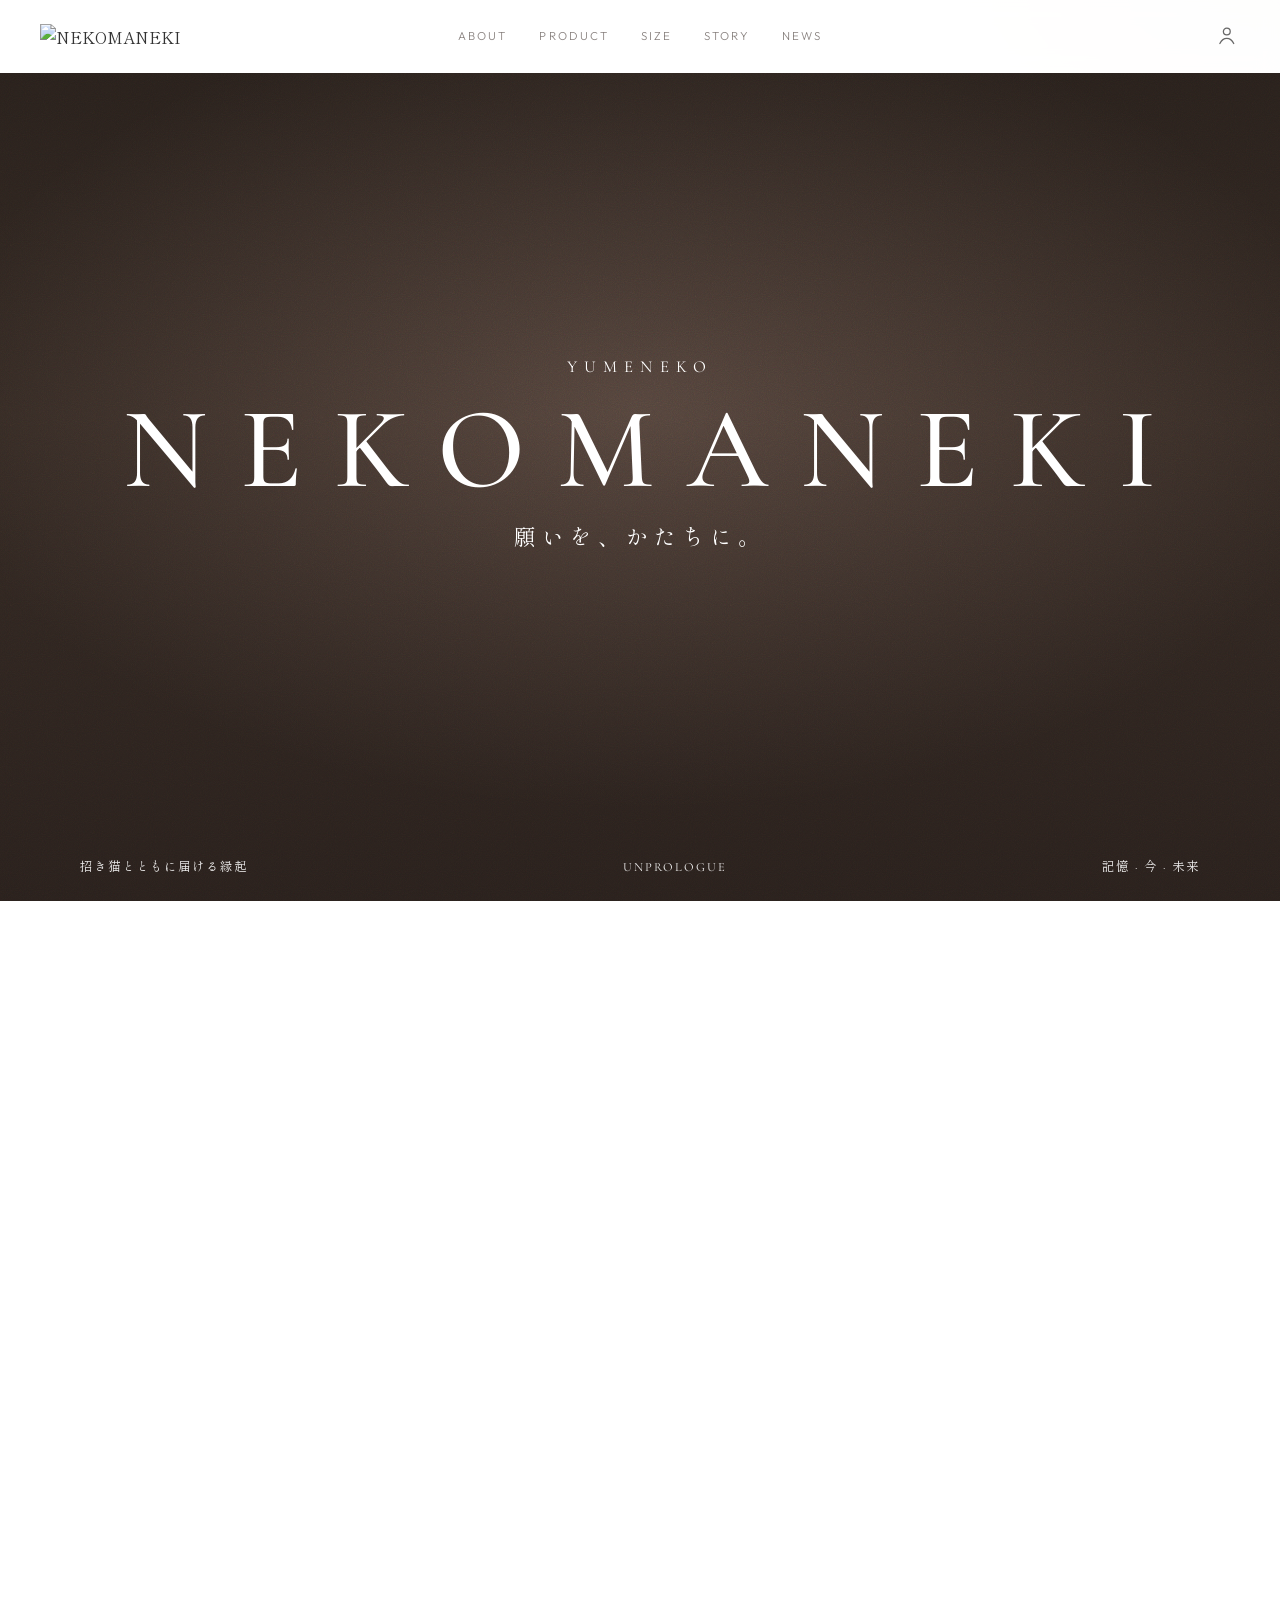
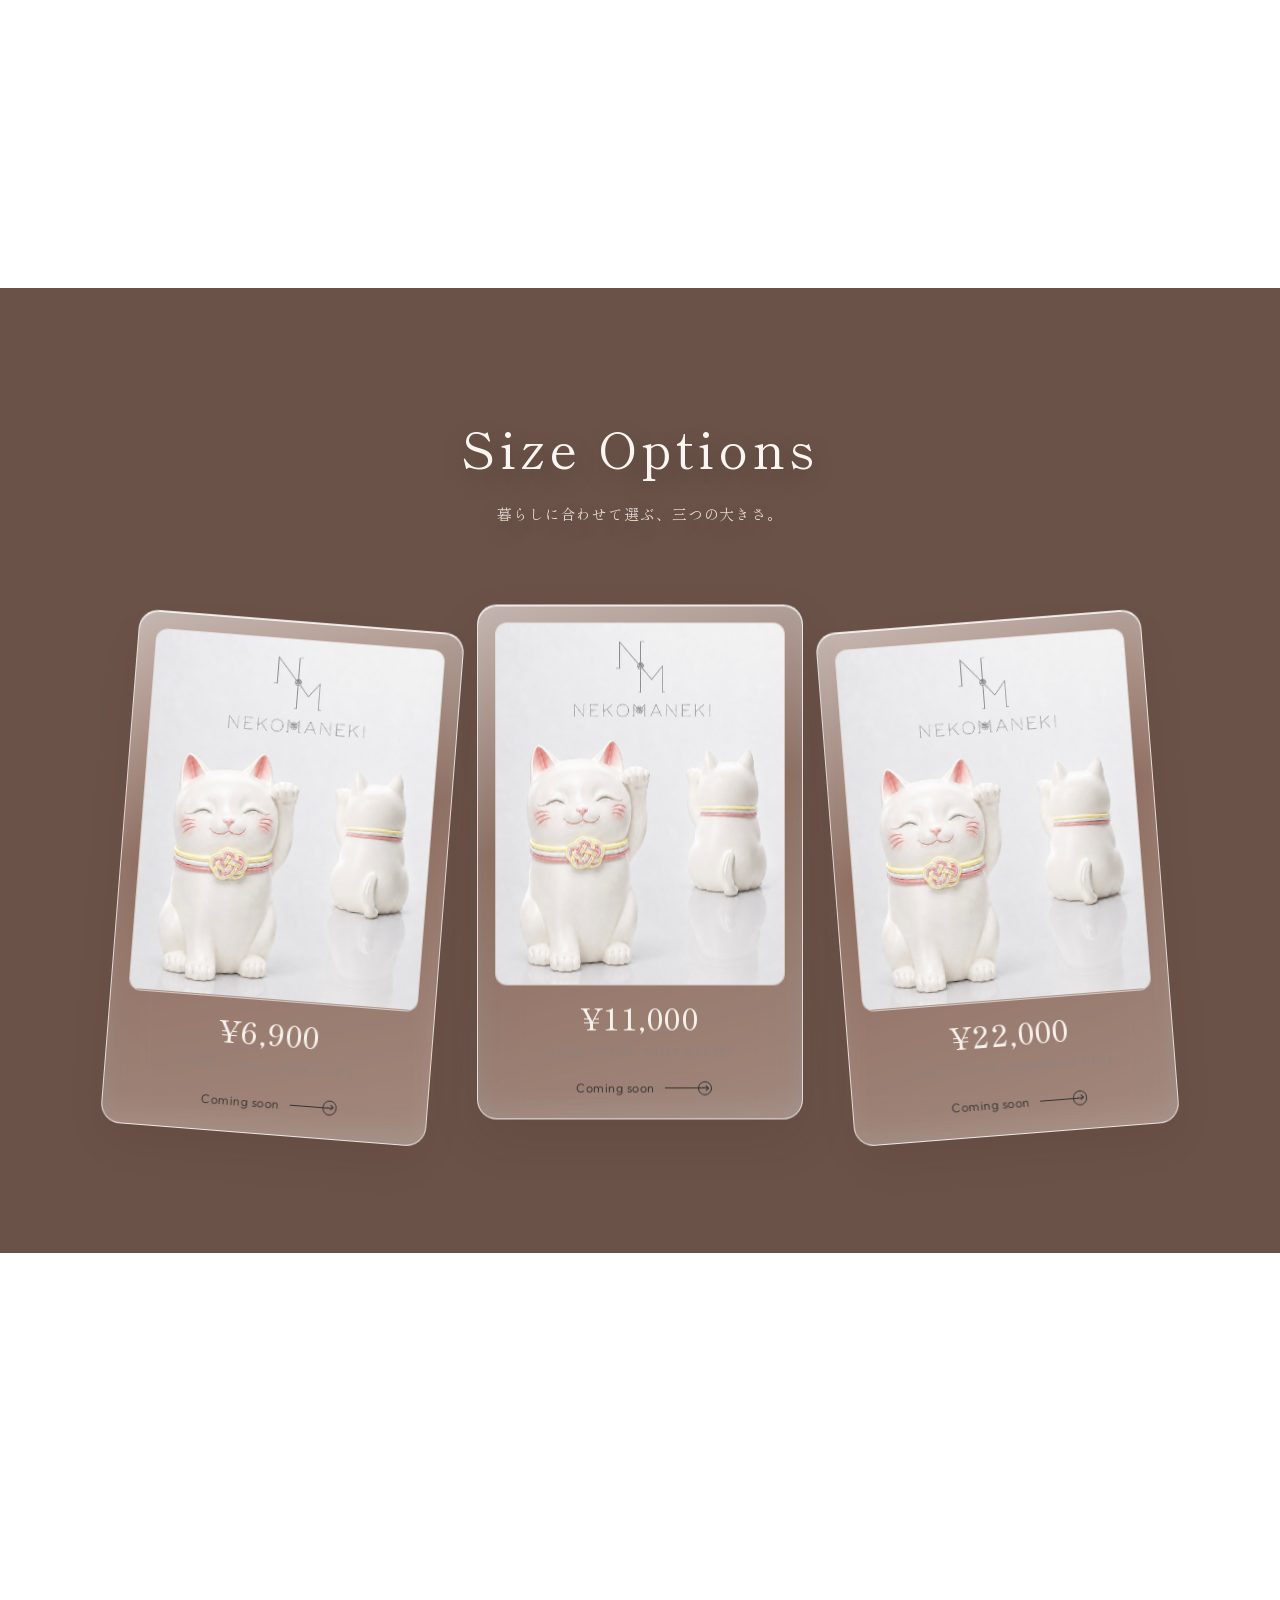
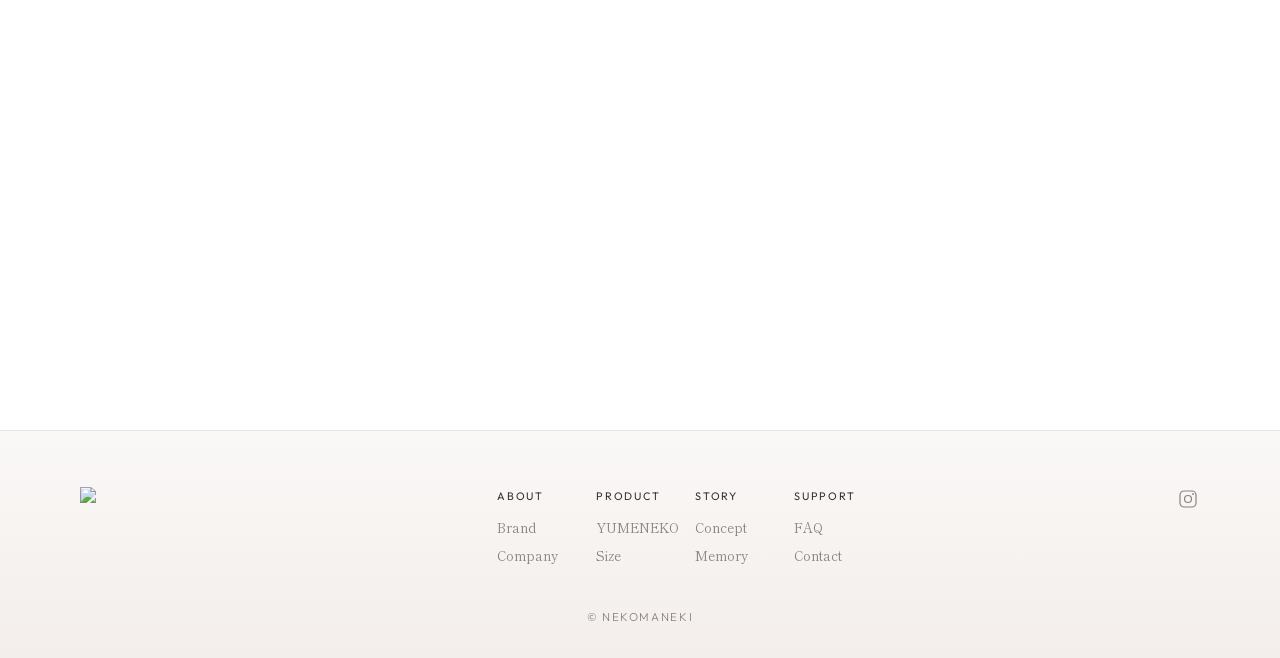
==== index.html @ c3829cd3 "Reflect press release, fill missing copy, and fix display issues. - Add concept/brand story copy for" ====
<!doctype html>
<html lang="ja">
  <head>
    <meta charset="UTF-8" />
    <meta name="viewport" content="width=device-width, initial-scale=1.0" />
    <title>NEKOMANEKI</title>
    <meta
      name="description"
      content="NEKOMANEKI — 願いを、かたちに。招き猫とともに届ける記憶・今・未来。"
    />
    <link rel="preconnect" href="https://fonts.googleapis.com" />
    <link rel="preconnect" href="https://fonts.gstatic.com" crossorigin />
    <link
      href="https://fonts.googleapis.com/css2?family=Cormorant+Garamond:ital,wght@0,400;0,500;0,600;1,400&family=Outfit:wght@200;300;400;500&family=Shippori+Mincho:wght@400;500;600&display=swap"
      rel="stylesheet"
    />
    <link rel="icon" href="favicon.ico" sizes="any" />
    <link rel="icon" type="image/png" sizes="32x32" href="favicon-32x32.png" />
    <link rel="icon" type="image/png" sizes="16x16" href="favicon-16x16.png" />
    <link rel="apple-touch-icon" href="apple-touch-icon.png" />
    <link rel="stylesheet" href="styles.css" />
  </head>
  <body>
    <header class="site-header">
      <div class="header-inner">
        <a class="brand" href="index.html" aria-label="NEKOMANEKI home">
          <img
            class="brand-mark"
            src="logo-nekomaneki.png"
            alt="NEKOMANEKI"
            width="912"
            height="148"
          />
        </a>

        <nav class="primary-nav" aria-label="メインナビゲーション">
          <a href="#about">ABOUT</a>
          <a href="#product">PRODUCT</a>
          <a href="#size">SIZE</a>
          <a href="#story">STORY</a>
          <a href="#news">NEWS</a>
        </nav>

        <div class="header-actions">
          <a href="account.html" class="icon-btn">
            <span class="visually-hidden">アカウント</span>
            <svg viewBox="0 0 24 24" aria-hidden="true">
              <circle cx="12" cy="8" r="3.2" fill="none" stroke="currentColor" stroke-width="1.2" />
              <path
                d="M5.5 19.2c1.6-3.2 4-4.8 6.5-4.8s4.9 1.6 6.5 4.8"
                fill="none"
                stroke="currentColor"
                stroke-width="1.2"
                stroke-linecap="round"
              />
            </svg>
          </a>
          <button type="button" class="menu-toggle" aria-label="メニューを開く" aria-expanded="false">
            <span></span><span></span>
          </button>
        </div>
      </div>
    </header>

    <main>
      <section class="hero" aria-label="ヒーロー">
        <div class="hero-media">
          <video
            class="hero-video"
            autoplay
            muted
            loop
            playsinline
            preload="metadata"
            poster="hero-poster.jpg"
            aria-label="NEKOMANEKI ブランドコンセプトムービー"
          >
            <source src="nekomaneki-concept-movie.mp4" type="video/mp4" />
          </video>
        </div>
        <div class="hero-wash" aria-hidden="true"></div>
        <div class="hero-grain" aria-hidden="true"></div>

        <div class="hero-copy">
          <p class="hero-kicker">YUMENEKO</p>
          <h1 class="hero-brand">NEKOMANEKI</h1>
          <p class="hero-sub">願いを、かたちに。</p>
        </div>

        <div class="hero-meta">
          <p>招き猫とともに届ける縁起</p>
          <p>UNPROLOGUE</p>
          <p>記憶 · 今 · 未来</p>
        </div>
      </section>

      <section class="gallery reveal" id="concept" aria-labelledby="concept-heading">
        <h2 id="concept-heading" class="visually-hidden">Concept</h2>
        <div class="gallery-stage">
          <article class="gallery-card gallery-card--1">
            <div class="gallery-card-media gallery-card-media--a"></div>
            <div class="gallery-card-copy">
              <p>MEMORY</p>
              <h3>記憶</h3>
              <p class="gallery-card-text">心に灯った小さな願いを、そっと抱きしめて。</p>
            </div>
          </article>

          <article class="gallery-card gallery-card--2">
            <div class="gallery-card-media gallery-card-media--b"></div>
            <div class="gallery-card-copy">
              <p>PRESENT</p>
              <h3>今</h3>
            </div>
          </article>

          <article class="gallery-card gallery-card--3">
            <div class="gallery-card-media gallery-card-media--c"></div>
            <div class="gallery-paper">
              <p class="gallery-paper-kicker">YUMENEKO</p>
              <p class="gallery-paper-title">Work of luck</p>
              <p class="gallery-paper-body">
                水引の結び目に想いを込め、白い招き猫が静かに縁を招きます。
              </p>
            </div>
          </article>

          <article class="gallery-card gallery-card--4">
            <div class="gallery-card-media gallery-card-media--d"></div>
            <div class="gallery-card-copy">
              <p>FUTURE</p>
              <h3>未来</h3>
              <p class="gallery-card-text">叶う日まで、ほどけない約束を結んで。</p>
            </div>
          </article>
        </div>
      </section>

      <section class="size" id="size" aria-labelledby="size-heading">
        <div class="container">
          <header class="size-header">
            <h2 id="size-heading">Size Options</h2>
            <p class="size-lead">暮らしに合わせて選ぶ、三つの大きさ。</p>
          </header>
        </div>

        <div class="size-grid">
            <article class="size-card size-card--left">
              <div class="size-card-media">
                <img src="size-yumeneko.jpg" alt="YUMENEKO Sサイズ" width="1005" height="1256" />
              </div>
              <p class="size-card-price">¥6,900</p>
              <p class="size-card-desc">S SIZE · H 10CM · DESK & GIFT</p>
              <span class="size-card-cta">
                Coming soon
                <span class="size-card-cta-icon" aria-hidden="true"></span>
              </span>
            </article>

            <article class="size-card size-card--center">
              <div class="size-card-media">
                <img src="size-yumeneko.jpg" alt="YUMENEKO Mサイズ" width="1005" height="1256" />
              </div>
              <p class="size-card-price">¥11,000</p>
              <p class="size-card-desc">M SIZE · H 18CM · SHELF & ENTRY</p>
              <span class="size-card-cta">
                Coming soon
                <span class="size-card-cta-icon" aria-hidden="true"></span>
              </span>
            </article>

            <article class="size-card size-card--right">
              <div class="size-card-media">
                <img src="size-yumeneko.jpg" alt="YUMENEKO Lサイズ" width="1005" height="1256" />
              </div>
              <p class="size-card-price">¥22,000</p>
              <p class="size-card-desc">L SIZE · H 24CM · STATEMENT PIECE</p>
              <span class="size-card-cta">
                Coming soon
                <span class="size-card-cta-icon" aria-hidden="true"></span>
              </span>
            </article>
          </div>
      </section>

      <section class="story reveal" id="story" aria-labelledby="story-heading">
        <div class="container story-layout">
          <div class="story-copy">
            <p class="section-label">BRAND STORY</p>
            <h2 id="story-heading">結び目に込めた、<br />三つの時間。</h2>
            <p>
              すべての夢には、まだ誰も知らない「はじまり」があります。
              NEKOMANEKI は、日本の招き猫と水引の美意識を現代の暮らしへつなぐブランドです。
            </p>
            <p>
              記憶を尊び、今を慈しみ、未来を招く。
              一匹の白い猫が、あなたの物語のプロローグを静かに開きます。
            </p>
          </div>
          <div class="story-concepts">
            <div class="concept-item">
              <div class="concept-icon" aria-hidden="true">
                <svg viewBox="0 0 64 64"><path d="M32 10c8 8 14 14 14 22a14 14 0 1 1-28 0c0-8 6-14 14-22Z" fill="none" stroke="currentColor" stroke-width="1.4"/><path d="M32 22c4 4 7 7 7 11a7 7 0 1 1-14 0c0-4 3-7 7-11Z" fill="none" stroke="currentColor" stroke-width="1.4"/></svg>
              </div>
              <p class="concept-en">MEMORY</p>
              <p class="concept-ja">記憶</p>
              <p class="concept-desc">心に灯った願いや、大切な人との思い出。夢猫はそのすべてを覚えていて、あなたの「はじまり」を大切にしまっています。</p>
            </div>
            <div class="concept-item">
              <div class="concept-icon" aria-hidden="true">
                <svg viewBox="0 0 64 64"><circle cx="32" cy="28" r="10" fill="none" stroke="currentColor" stroke-width="1.4"/><path d="M20 48c3.5-7 8-10.5 12-10.5S40.5 41 44 48" fill="none" stroke="currentColor" stroke-width="1.4" stroke-linecap="round"/><path d="M38 22c2-3 5-4 7-4" fill="none" stroke="currentColor" stroke-width="1.4" stroke-linecap="round"/></svg>
              </div>
              <p class="concept-en">PRESENT</p>
              <p class="concept-ja">今</p>
              <p class="concept-desc">玄関に、デスクに、リビングに。願いが叶った顔で微笑みながら、日々の暮らしのそばで静かにあなたを見守ります。</p>
            </div>
            <div class="concept-item">
              <div class="concept-icon" aria-hidden="true">
                <svg viewBox="0 0 64 64"><circle cx="32" cy="34" r="10" fill="none" stroke="currentColor" stroke-width="1.4"/><path d="M32 14v6M32 48v6M14 34h6M44 34h6M19 21l4 4M41 43l4 4M45 21l-4 4M23 43l-4 4" fill="none" stroke="currentColor" stroke-width="1.4" stroke-linecap="round"/></svg>
              </div>
              <p class="concept-en">FUTURE</p>
              <p class="concept-ja">未来</p>
              <p class="concept-desc">梅結びの水引は「叶うまで、ほどけない約束」。願いが叶うその日まで、夢猫は縁を招き続けます。</p>
            </div>
          </div>
        </div>
      </section>

      <section class="product reveal" id="product" aria-labelledby="product-heading">
        <div class="palette" role="list">
          <h2 class="palette-title" id="product-heading">yumeneko</h2>

          <article class="swatch" role="listitem" style="top: 8%; left: 50%; --tone: #c48b8b">
            <p class="swatch-name" id="name-mizuhiki">MIZUHIKI</p>
            <button type="button" class="swatch-dot" aria-labelledby="name-mizuhiki" aria-describedby="tip-mizuhiki"></button>
            <p class="swatch-tip" id="tip-mizuhiki">結びの美で想いを留める</p>
          </article>

          <article class="swatch" role="listitem" style="top: 29%; left: 86%; --tone: #eadfd6">
            <p class="swatch-name" id="name-texture">TEXTURE</p>
            <button type="button" class="swatch-dot" aria-labelledby="name-texture" aria-describedby="tip-texture"></button>
            <p class="swatch-tip" id="tip-texture">柔らかな白と繊細な陰影</p>
          </article>

          <article class="swatch" role="listitem" style="top: 71%; left: 86%; --tone: #8fad84">
            <p class="swatch-name" id="name-expression">EXPRESSION</p>
            <button type="button" class="swatch-dot" aria-labelledby="name-expression" aria-describedby="tip-expression"></button>
            <p class="swatch-tip" id="tip-expression">穏やかなまなざしと微笑み</p>
          </article>

          <article class="swatch" role="listitem" style="top: 92%; left: 50%; --tone: #d9b8b0">
            <p class="swatch-name" id="name-food">FAVORITE FOOD</p>
            <button type="button" class="swatch-dot" aria-labelledby="name-food" aria-describedby="tip-food"></button>
            <p class="swatch-tip" id="tip-food">金平糖</p>
          </article>

          <article class="swatch" role="listitem" style="top: 71%; left: 14%; --tone: #b8a89c">
            <p class="swatch-name" id="name-place">GO TO PLACE</p>
            <button type="button" class="swatch-dot" aria-labelledby="name-place" aria-describedby="tip-place"></button>
            <p class="swatch-tip" id="tip-place">陽だまりの窓辺</p>
          </article>

          <article class="swatch" role="listitem" style="top: 29%; left: 14%; --tone: #4a403c">
            <p class="swatch-name" id="name-personality">PERSONALITY</p>
            <button type="button" class="swatch-dot" aria-labelledby="name-personality" aria-describedby="tip-personality"></button>
            <p class="swatch-tip" id="tip-personality">おだやかで、一途</p>
          </article>
        </div>
      </section>

      <section class="about reveal" id="about" aria-labelledby="about-heading">
        <div class="container about-layout">
          <div class="about-copy">
            <p class="section-label">ABOUT NEKOMANEKI</p>
            <h2 id="about-heading">日本の文化を、<br />いまの物語へ。</h2>
            <p class="section-copy">
              UNPROLOGUE株式会社が手がける NEKOMANEKI は、
              伝統の美しさをデザインと技術で再解釈し、世界へ届けるブランドです。
              まだ始まっていない未来の物語を、招き猫とともに形にしていきます。
            </p>
            <a href="about.html" class="text-link">VIEW STORY <span aria-hidden="true">→</span></a>
          </div>
          <a class="about-media" href="about.html">
            <span class="visually-hidden">ブランドストーリーを見る</span>
            <span class="play-btn" aria-hidden="true">
              <svg viewBox="0 0 24 24"><path d="M9 7.5v9l8-4.5-8-4.5Z" fill="currentColor"/></svg>
            </span>
          </a>
        </div>
      </section>

      <section class="news reveal" id="news" aria-labelledby="news-heading">
        <div class="container">
          <div class="news-header">
            <h2 id="news-heading">NEWS</h2>
            <a href="news.html" class="text-link">VIEW ALL <span aria-hidden="true">→</span></a>
          </div>
          <ul class="news-list">
            <li>
              <a href="news.html">
                <time datetime="2026-10-17">2026.10.17</time>
                <span class="news-tag">CAMPAIGN</span>
                <span class="news-title">Instagram プレゼントキャンペーンを開催中（10/17〜）</span>
                <span class="news-chevron" aria-hidden="true">›</span>
              </a>
            </li>
            <li>
              <a href="news.html">
                <time datetime="2026-08-28">2026.08.28</time>
                <span class="news-tag">EVENT</span>
                <span class="news-title">RINO PROTEIN とのコラボポップアップを開催（8/28・29 MIL 2ND／渋谷・キャットストリート）</span>
                <span class="news-chevron" aria-hidden="true">›</span>
              </a>
            </li>
            <li>
              <a href="news.html">
                <time datetime="2026-08-28">2026.08.28</time>
                <span class="news-tag">PRESS</span>
                <span class="news-title">PR TIMES にてブランドローンチのプレスリリースを配信しました</span>
                <span class="news-chevron" aria-hidden="true">›</span>
              </a>
            </li>
            <li>
              <a href="news.html">
                <time datetime="2026-08-27">2026.08.27</time>
                <span class="news-tag">NEWS</span>
                <span class="news-title">NEKOMANEKI オフィシャルサイトを公開しました</span>
                <span class="news-chevron" aria-hidden="true">›</span>
              </a>
            </li>
            <li>
              <a href="news.html">
                <time datetime="2026-08-27">2026.08.27</time>
                <span class="news-tag">NEWS</span>
                <span class="news-title">ブランドコンセプトムービーを公開</span>
                <span class="news-chevron" aria-hidden="true">›</span>
              </a>
            </li>
          </ul>
        </div>
      </section>
    </main>

    <footer class="site-footer">
      <div class="container footer-top">
        <a class="brand footer-brand" href="index.html" aria-label="NEKOMANEKI home">
          <img
            class="brand-mark"
            src="logo-nekomaneki.png"
            alt="NEKOMANEKI"
            width="912"
            height="148"
          />
        </a>

        <div class="footer-nav">
          <div>
            <p>ABOUT</p>
            <a href="#about">Brand</a>
            <a href="about.html">Company</a>
          </div>
          <div>
            <p>PRODUCT</p>
            <a href="#product">YUMENEKO</a>
            <a href="#size">Size</a>
          </div>
          <div>
            <p>STORY</p>
            <a href="#concept">Concept</a>
            <a href="#story">Memory</a>
          </div>
          <div>
            <p>SUPPORT</p>
            <a href="faq.html">FAQ</a>
            <a href="contact.html">Contact</a>
          </div>
        </div>

        <div class="socials">
          <a href="https://www.instagram.com/nekomaneki_official/" target="_blank" rel="noopener noreferrer" aria-label="Instagram">
            <svg viewBox="0 0 24 24" aria-hidden="true"><rect x="4" y="4" width="16" height="16" rx="4" fill="none" stroke="currentColor" stroke-width="1.2"/><circle cx="12" cy="12" r="3.5" fill="none" stroke="currentColor" stroke-width="1.2"/><circle cx="17" cy="7" r="0.9" fill="currentColor"/></svg>
          </a>
        </div>
      </div>
      <p class="copyright">© <span data-year></span> NEKOMANEKI</p>
    </footer>

    <script src="script.js"></script>
  </body>
</html>
---- styles.css ----
:root {
  --bg: #ffffff;
  --bg-soft: #f6f3f2;
  --bg-warm: #f3eeeb;
  --text: #333333;
  --muted: #8a8380;
  --accent: #c48b8b;
  --accent-deep: #a86f6f;
  --line: #e8e2df;
  --white: #ffffff;
  --header-h: 4.5rem;
  --font-en: "Outfit", "Hiragino Sans", sans-serif;
  --font-jp: "Shippori Mincho", "Hiragino Mincho ProN", serif;
  --font-display: "Cormorant Garamond", "Shippori Mincho", serif;
  --ease: cubic-bezier(0.22, 1, 0.36, 1);
}

*,
*::before,
*::after {
  box-sizing: border-box;
}

html {
  scroll-behavior: smooth;
}

body {
  margin: 0;
  color: var(--text);
  background:
    radial-gradient(1200px 500px at 10% -10%, rgba(196, 139, 139, 0.08), transparent 60%),
    radial-gradient(900px 400px at 100% 0%, rgba(243, 238, 235, 0.9), transparent 55%),
    var(--bg);
  font-family: var(--font-jp);
  line-height: 1.7;
  -webkit-font-smoothing: antialiased;
}

img {
  max-width: 100%;
  display: block;
}

a {
  color: inherit;
  text-decoration: none;
}

button {
  font: inherit;
  color: inherit;
  background: none;
  border: 0;
  cursor: pointer;
  padding: 0;
}

.container {
  width: min(1120px, calc(100% - 3rem));
  margin-inline: auto;
}

.visually-hidden {
  position: absolute;
  width: 1px;
  height: 1px;
  padding: 0;
  margin: -1px;
  overflow: hidden;
  clip: rect(0, 0, 0, 0);
  white-space: nowrap;
  border: 0;
}

/* Header */
.site-header {
  position: sticky;
  top: 0;
  z-index: 40;
  background: rgba(255, 255, 255, 0.88);
  backdrop-filter: blur(10px);
  border-bottom: 1px solid transparent;
  transition: border-color 0.35s var(--ease), background 0.35s var(--ease);
}

.site-header.is-scrolled {
  border-bottom-color: var(--line);
}

.header-inner {
  width: min(1200px, calc(100% - 2.5rem));
  margin-inline: auto;
  min-height: var(--header-h);
  display: grid;
  grid-template-columns: 1fr auto 1fr;
  align-items: center;
  gap: 1rem;
}

.brand {
  display: inline-flex;
  align-items: center;
  justify-self: start;
}

.brand-mark {
  display: block;
  height: 1.55rem;
  width: auto;
  max-width: min(240px, 48vw);
  object-fit: contain;
}

.primary-nav {
  display: flex;
  align-items: center;
  gap: clamp(1.2rem, 2.5vw, 2.2rem);
  font-family: var(--font-en);
  font-weight: 300;
  font-size: 0.72rem;
  letter-spacing: 0.18em;
}

.primary-nav a {
  position: relative;
  color: var(--muted);
  transition: color 0.25s var(--ease);
}

.primary-nav a::after {
  content: "";
  position: absolute;
  left: 0;
  bottom: -0.35rem;
  width: 100%;
  height: 1px;
  background: var(--accent);
  transform: scaleX(0);
  transform-origin: left;
  transition: transform 0.3s var(--ease);
}

.primary-nav a:hover,
.primary-nav a:focus-visible {
  color: var(--text);
}

.primary-nav a:hover::after,
.primary-nav a:focus-visible::after {
  transform: scaleX(1);
}

.header-actions {
  display: flex;
  align-items: center;
  justify-content: flex-end;
  gap: 0.85rem;
}

.icon-btn {
  width: 1.6rem;
  height: 1.6rem;
  color: var(--text);
  opacity: 0.75;
  transition: opacity 0.25s var(--ease), transform 0.25s var(--ease);
}

.icon-btn svg {
  width: 100%;
  height: 100%;
}

.icon-btn:hover {
  opacity: 1;
  transform: translateY(-1px);
}

.menu-toggle {
  display: none;
  width: 1.6rem;
  height: 1.2rem;
  flex-direction: column;
  justify-content: space-between;
}

.menu-toggle span {
  display: block;
  height: 1px;
  background: var(--text);
}

/* Hero */
.hero {
  position: relative;
  min-height: calc(100vh - var(--header-h));
  overflow: hidden;
  color: var(--white);
  display: grid;
  place-items: center;
}

.hero-media {
  position: absolute;
  inset: 0;
  overflow: hidden;
  background: #1a1814 url("hero-poster.jpg") center / cover no-repeat;
}

.hero-video {
  width: 100%;
  height: 100%;
  object-fit: cover;
  display: block;
}

.hero-wash {
  position: absolute;
  inset: 0;
  background:
    linear-gradient(180deg, rgba(92, 62, 55, 0.22) 0%, rgba(160, 112, 98, 0.18) 42%, rgba(70, 48, 44, 0.34) 100%),
    radial-gradient(80% 70% at 50% 40%, rgba(255, 214, 196, 0.18), transparent 70%);
}

.hero-grain {
  position: absolute;
  inset: 0;
  pointer-events: none;
  opacity: 0.28;
  mix-blend-mode: overlay;
  background-image: url("data:image/svg+xml,%3Csvg viewBox='0 0 200 200' xmlns='http://www.w3.org/2000/svg'%3E%3Cfilter id='n'%3E%3CfeTurbulence type='fractalNoise' baseFrequency='.85' numOctaves='4' stitchTiles='stitch'/%3E%3C/filter%3E%3Crect width='100%25' height='100%25' filter='url(%23n)'/%3E%3C/svg%3E");
  background-size: 180px 180px;
}

.hero-copy {
  position: relative;
  z-index: 1;
  text-align: center;
  padding: 2rem 1.5rem 6rem;
}

.hero-kicker,
.hero-sub {
  margin: 0;
  font-family: var(--font-display);
  font-weight: 400;
  font-size: clamp(0.82rem, 1.5vw, 1.05rem);
  letter-spacing: 0.42em;
  text-transform: uppercase;
}

.hero-brand {
  margin: 0.85rem 0 0.95rem;
  font-family: var(--font-display);
  font-weight: 500;
  font-size: clamp(3rem, 9vw, 7.2rem);
  letter-spacing: 0.28em;
  line-height: 0.95;
  text-indent: 0.28em;
}

.hero-sub {
  letter-spacing: 0.28em;
  text-transform: none;
  font-size: clamp(1rem, 2vw, 1.35rem);
}

.hero-meta {
  position: absolute;
  left: 0;
  right: 0;
  bottom: 1.4rem;
  z-index: 1;
  width: min(1120px, calc(100% - 2.5rem));
  margin-inline: auto;
  display: flex;
  justify-content: space-between;
  gap: 1rem;
  font-family: var(--font-display);
  font-size: 0.78rem;
  letter-spacing: 0.16em;
  opacity: 0.92;
}

.hero-meta p {
  margin: 0;
}

@keyframes hero-drift {
  from { transform: scale(1.08) translate3d(-1.2%, 0, 0); }
  to { transform: scale(1.16) translate3d(1.2%, -1.4%, 0); }
}

/* Shared section styles */
.section-label {
  margin: 0 0 0.85rem;
  font-family: var(--font-en);
  font-weight: 300;
  font-size: 0.72rem;
  letter-spacing: 0.22em;
  color: var(--accent);
}

.section-copy {
  margin: 0;
  color: var(--muted);
  font-size: 0.95rem;
  line-height: 2;
}

h2 {
  margin: 0;
  font-weight: 500;
  font-size: clamp(1.35rem, 2.4vw, 1.85rem);
  letter-spacing: 0.08em;
  line-height: 1.55;
}

.text-link {
  display: inline-flex;
  align-items: center;
  gap: 0.45rem;
  margin-top: 1.25rem;
  font-family: var(--font-en);
  font-weight: 300;
  font-size: 0.72rem;
  letter-spacing: 0.18em;
  color: var(--accent-deep);
  transition: gap 0.3s var(--ease), color 0.25s var(--ease);
}

.text-link:hover {
  gap: 0.7rem;
  color: var(--text);
}

.reveal {
  opacity: 0;
  transform: translateY(28px);
  transition: opacity 0.8s var(--ease), transform 0.8s var(--ease);
}

.reveal.is-visible {
  opacity: 1;
  transform: translateY(0);
}

/* Gallery */
.gallery {
  position: relative;
  background: #f3eee8;
  padding: clamp(4rem, 9vw, 7.5rem) 0 clamp(5rem, 11vw, 8.5rem);
}

.gallery-stage {
  position: relative;
  width: min(1180px, calc(100% - 2rem));
  min-height: clamp(34rem, 72vw, 46rem);
  margin-inline: auto;
}

.gallery-card {
  position: absolute;
  width: min(28%, 270px);
  aspect-ratio: 3 / 4.15;
  overflow: hidden;
  box-shadow: 0 22px 50px rgba(80, 55, 45, 0.16);
  transition: transform 0.5s var(--ease), box-shadow 0.5s var(--ease), z-index 0s;
}

.gallery-card:hover {
  z-index: 8 !important;
  box-shadow: 0 30px 60px rgba(80, 55, 45, 0.22);
}

.gallery-card--1 {
  left: 3%;
  top: 18%;
  z-index: 2;
  transform: rotate(-3.5deg);
}

.gallery-card--2 {
  left: 24%;
  top: 0;
  z-index: 3;
  transform: rotate(2.2deg);
}

.gallery-card--3 {
  left: 46%;
  top: 22%;
  z-index: 5;
  transform: rotate(-1.4deg);
}

.gallery-card--4 {
  left: 70%;
  top: 8%;
  z-index: 4;
  transform: rotate(3.8deg);
}

.gallery-card--1:hover { transform: rotate(-1deg) translateY(-10px) scale(1.03); }
.gallery-card--2:hover { transform: rotate(0.5deg) translateY(-10px) scale(1.03); }
.gallery-card--3:hover { transform: rotate(0deg) translateY(-10px) scale(1.03); }
.gallery-card--4:hover { transform: rotate(1.5deg) translateY(-10px) scale(1.03); }

.gallery-card-media {
  position: absolute;
  inset: 0;
  background-size: cover;
  background-position: center;
  filter: blur(10px) saturate(1.05) brightness(0.82);
  transform: scale(1.18);
}

.gallery-card-media--a {
  background-image: url("size-yumeneko.jpg");
  background-position: 50% 60%;
}

.gallery-card-media--b {
  background-image:
    linear-gradient(180deg, rgba(196, 139, 139, 0.18), rgba(80, 50, 45, 0.2)),
    url("https://images.unsplash.com/photo-1490750967868-88aa4a6c37b6?auto=format&fit=crop&w=1200&q=80");
}

.gallery-card-media--c {
  background-image: url("size-yumeneko.jpg");
  background-position: 48% 70%;
  filter: blur(14px) saturate(1.1) brightness(0.78);
}

.gallery-card-media--d {
  background-image:
    linear-gradient(180deg, rgba(160, 112, 98, 0.16), rgba(70, 48, 44, 0.22)),
    url("https://images.unsplash.com/photo-1462275646964-a0e3386b89fa?auto=format&fit=crop&w=1200&q=80");
}

.gallery-card-copy {
  position: absolute;
  inset: auto 1rem 1.15rem;
  z-index: 1;
  color: var(--white);
  text-align: left;
}

.gallery-card-copy p {
  margin: 0;
  font-family: var(--font-display);
  font-size: 0.68rem;
  letter-spacing: 0.28em;
}

.gallery-card-copy h3 {
  margin: 0.35rem 0 0;
  font-family: var(--font-jp);
  font-weight: 500;
  font-size: 1.15rem;
  letter-spacing: 0.18em;
}

.gallery-card-copy .gallery-card-text {
  margin: 0.55rem 0 0;
  font-family: var(--font-jp);
  font-size: 0.7rem;
  letter-spacing: 0.06em;
  line-height: 1.7;
  opacity: 0.92;
}

.gallery-paper {
  position: absolute;
  left: 50%;
  top: 50%;
  z-index: 2;
  width: 78%;
  translate: -50% -50%;
  background: rgba(255, 255, 255, 0.94);
  padding: 1.15rem 1rem 1.25rem;
  box-shadow: 0 10px 28px rgba(70, 50, 40, 0.12);
  text-align: center;
}

.gallery-paper-kicker {
  margin: 0;
  font-family: var(--font-en);
  font-size: 0.62rem;
  letter-spacing: 0.22em;
  color: var(--accent-deep);
}

.gallery-paper-title {
  margin: 0.45rem 0 0.7rem;
  font-family: var(--font-display);
  font-size: 1.15rem;
  letter-spacing: 0.08em;
}

.gallery-paper-body {
  margin: 0;
  color: var(--muted);
  font-size: 0.72rem;
  line-height: 1.75;
}

.concept-item {
  display: grid;
  justify-items: center;
  gap: 0.55rem;
}

.concept-icon {
  width: 3.5rem;
  height: 3.5rem;
  color: var(--accent);
  margin-bottom: 0.35rem;
}

.concept-icon svg {
  width: 100%;
  height: 100%;
}

.concept-en {
  margin: 0;
  font-family: var(--font-en);
  font-weight: 300;
  font-size: 0.78rem;
  letter-spacing: 0.2em;
}

.concept-ja {
  margin: 0;
  color: var(--muted);
  font-size: 0.9rem;
  letter-spacing: 0.2em;
}

.concept-desc {
  margin: 0.35rem 0 0;
  max-width: 17em;
  color: var(--muted);
  font-size: 0.82rem;
  line-height: 1.9;
  text-align: left;
}

.concept-cta {
  width: min(640px, calc(100% - 3rem));
  margin: 3.5rem auto 0;
  padding-top: 2rem;
  border-top: 1px solid var(--line);
  text-align: center;
}

.concept-cta p {
  margin: 0;
  color: var(--muted);
  font-size: 0.92rem;
  letter-spacing: 0.04em;
}

/* Size */
.size {
  position: relative;
  z-index: 1;
  padding: clamp(4.5rem, 10vw, 7.5rem) 0;
  color: #f7f1ec;
  background-color: #6a5248;
  background-image:
    linear-gradient(180deg, rgba(62, 42, 38, 0.28) 0%, rgba(92, 62, 55, 0.18) 42%, rgba(48, 32, 28, 0.34) 100%),
    url("size-yumeneko.jpg");
  background-position: center;
  background-size: cover;
  background-repeat: no-repeat;
  background-attachment: fixed;
}

.size-header h2,
.size-lead {
  color: #fbf6f1;
  text-shadow: 0 8px 24px rgba(40, 24, 20, 0.28);
}

.size-lead {
  color: rgba(255, 247, 240, 0.82);
}

.size--page {
  padding-top: clamp(4.5rem, 10vw, 7.5rem);
}

.size-header {
  text-align: center;
  margin-bottom: clamp(2.5rem, 6vw, 4rem);
}

.size-header h2 {
  font-family: var(--font-jp);
  font-weight: 400;
  font-size: clamp(2rem, 4.5vw, 3.2rem);
  letter-spacing: 0.08em;
}

.size-lead {
  margin: 0.85rem 0 0;
  color: rgba(255, 247, 240, 0.82);
  font-size: 0.92rem;
  letter-spacing: 0.06em;
}

.size-grid {
  display: grid;
  grid-template-columns: repeat(3, minmax(0, 1fr));
  gap: clamp(1.75rem, 4vw, 3.5rem);
  align-items: stretch;
  width: min(1080px, calc(100% - clamp(2rem, 6vw, 5rem)));
  max-width: none;
  margin-inline: auto;
  padding-block: 1.25rem 0.5rem;
}

.size-card {
  display: flex;
  flex-direction: column;
  align-items: center;
  text-align: center;
  padding: 1.05rem 1.05rem 1.25rem;
  border-radius: 1.25rem;
  background:
    linear-gradient(
      165deg,
      rgba(255, 255, 255, 0.58) 0%,
      rgba(255, 255, 255, 0.18) 42%,
      rgba(255, 255, 255, 0.32) 100%
    );
  border: 1px solid rgba(255, 255, 255, 0.72);
  box-shadow:
    0 20px 48px rgba(70, 45, 40, 0.12),
    inset 0 1px 0 rgba(255, 255, 255, 0.85),
    inset 0 -12px 24px rgba(255, 255, 255, 0.08);
  backdrop-filter: blur(22px) saturate(165%);
  -webkit-backdrop-filter: blur(22px) saturate(165%);
  transform-origin: center bottom;
  transition:
    transform 0.45s var(--ease),
    box-shadow 0.45s var(--ease),
    border-color 0.45s var(--ease),
    background 0.45s var(--ease);
}

.size-card--left {
  transform: rotate(4.5deg) translateY(0.6rem);
}

.size-card--center {
  transform: rotate(0deg) translateY(-0.35rem);
  z-index: 1;
}

.size-card--right {
  transform: rotate(-4.5deg) translateY(0.6rem);
}

.size-card:hover,
.size-card:focus-within {
  transform: rotate(0deg) translateY(-0.55rem) scale(1.04);
  background:
    linear-gradient(
      165deg,
      rgba(255, 255, 255, 0.72) 0%,
      rgba(255, 255, 255, 0.28) 46%,
      rgba(255, 255, 255, 0.42) 100%
    );
  border-color: rgba(255, 255, 255, 0.95);
  box-shadow:
    0 28px 60px rgba(70, 45, 40, 0.16),
    0 0 0 1px rgba(196, 139, 139, 0.12),
    inset 0 1px 0 rgba(255, 255, 255, 0.95),
    inset 0 -16px 28px rgba(255, 255, 255, 0.12);
  z-index: 2;
}

.size-card-media {
  width: 100%;
  aspect-ratio: 4 / 5;
  margin-bottom: 1.1rem;
  background: rgba(255, 255, 255, 0.22);
  border: 1px solid rgba(255, 255, 255, 0.45);
  border-radius: 0.75rem;
  position: relative;
  overflow: hidden;
  box-shadow: inset 0 1px 0 rgba(255, 255, 255, 0.55);
}

.size-card-media img {
  width: 100%;
  height: 100%;
  object-fit: contain;
  object-position: center;
  display: block;
}

.size-card-price {
  margin: 0;
  font-family: var(--font-jp);
  font-weight: 500;
  font-size: clamp(1.55rem, 2.4vw, 2.05rem);
  letter-spacing: 0.04em;
  line-height: 1;
}

.size-card-desc {
  margin: 0.7rem 0 0;
  max-width: 16rem;
  font-family: var(--font-en);
  font-weight: 300;
  font-size: 0.62rem;
  letter-spacing: 0.16em;
  color: var(--muted);
  line-height: 1.6;
}

.size-card-cta {
  margin-top: auto;
  padding-top: 1.05rem;
  display: inline-flex;
  align-items: center;
  gap: 0.65rem;
  font-family: var(--font-en);
  font-weight: 300;
  font-size: 0.78rem;
  letter-spacing: 0.04em;
  color: var(--text);
  cursor: default;
}

.size-card-cta-icon {
  position: relative;
  width: 2.4rem;
  height: 1px;
  background: currentColor;
  transition: width 0.35s var(--ease), transform 0.35s var(--ease);
}

.size-card-cta-icon::after {
  content: "";
  position: absolute;
  right: -0.55rem;
  top: 50%;
  width: 0.9rem;
  height: 0.9rem;
  border: 1px solid currentColor;
  border-radius: 50%;
  translate: 0 -50%;
  background:
    linear-gradient(currentColor, currentColor) center / 0.35rem 1px no-repeat;
}

.size-card-cta-icon::before {
  content: "";
  position: absolute;
  right: -0.28rem;
  top: 50%;
  width: 0.28rem;
  height: 0.28rem;
  border-right: 1px solid currentColor;
  border-top: 1px solid currentColor;
  translate: 0 -50%;
  rotate: 45deg;
  z-index: 1;
}

.size-card:hover .size-card-cta-icon,
.size-card:focus-within .size-card-cta-icon {
  width: 3rem;
  transform: translateX(0.2rem);
  color: var(--accent-deep);
}

@supports not ((backdrop-filter: blur(1px)) or (-webkit-backdrop-filter: blur(1px))) {
  .size-card {
    background: rgba(255, 255, 255, 0.82);
  }
}

/* Story */
.story {
  position: relative;
  padding: clamp(4.5rem, 10vw, 7rem) 0;
  background:
    linear-gradient(180deg, #faf8f7, var(--bg-soft) 40%, var(--bg));
}

.story-layout {
  display: grid;
  grid-template-columns: 1.15fr 0.85fr;
  gap: clamp(2rem, 6vw, 5rem);
  align-items: center;
}

.story-copy p {
  margin: 1rem 0 0;
  color: var(--muted);
  font-size: 0.95rem;
  line-height: 2;
}

.story-concepts {
  display: grid;
  grid-template-columns: repeat(3, 1fr);
  gap: 1rem;
  text-align: center;
}

/* Product / YUMENEKO palette */
.product {
  position: relative;
  isolation: isolate;
  overflow: hidden;
  padding: clamp(2.75rem, 6vw, 4.5rem) 0;
  background: #ebe4dc;
}

.product::before {
  content: "";
  position: absolute;
  inset: -8%;
  background: url("size-yumeneko.jpg") center 40% / cover no-repeat;
  filter: blur(28px) saturate(0.85) brightness(1.05);
  opacity: 0.55;
  z-index: 0;
}

.product::after {
  content: "";
  position: absolute;
  inset: 0;
  pointer-events: none;
  opacity: 0.22;
  mix-blend-mode: overlay;
  background-image: url("data:image/svg+xml,%3Csvg viewBox='0 0 200 200' xmlns='http://www.w3.org/2000/svg'%3E%3Cfilter id='n'%3E%3CfeTurbulence type='fractalNoise' baseFrequency='.8' numOctaves='4' stitchTiles='stitch'/%3E%3C/filter%3E%3Crect width='100%25' height='100%25' filter='url(%23n)'/%3E%3C/svg%3E");
  z-index: 0;
}

.palette {
  position: relative;
  z-index: 1;
  width: min(32rem, 78vw);
  aspect-ratio: 1;
  margin-inline: auto;
}

.palette-title {
  position: absolute;
  left: 50%;
  top: 50%;
  translate: -50% -50%;
  margin: 0;
  font-family: var(--font-display);
  font-weight: 500;
  font-size: clamp(1.7rem, 4vw, 2.7rem);
  letter-spacing: 0.08em;
  color: #3f3733;
  text-shadow: 0 8px 30px rgba(255, 255, 255, 0.35);
  pointer-events: none;
}

.swatch {
  position: absolute;
  width: 7rem;
  display: grid;
  justify-items: center;
  gap: 0.28rem;
  text-align: center;
  translate: -50% -50%;
}

.swatch-name {
  margin: 0;
  font-family: var(--font-en);
  font-weight: 400;
  font-size: 0.62rem;
  letter-spacing: 0.16em;
  color: #5c534e;
}

.swatch-dot {
  width: 1.2rem;
  height: 1.2rem;
  border-radius: 50%;
  border: 1px solid rgba(255, 255, 255, 0.7);
  background: var(--tone);
  box-shadow:
    0 8px 18px rgba(70, 50, 40, 0.16),
    inset 0 1px 0 rgba(255, 255, 255, 0.45);
  backdrop-filter: blur(8px);
  -webkit-backdrop-filter: blur(8px);
  cursor: pointer;
  transition: transform 0.35s var(--ease), box-shadow 0.35s var(--ease);
}

.swatch-tip {
  margin: 0;
  max-width: 7.6rem;
  min-height: 2.1em;
  font-family: var(--font-jp);
  font-size: 0.66rem;
  line-height: 1.6;
  color: #6a615c;
  opacity: 0;
  transform: translateY(0.25rem);
  transition: opacity 0.35s var(--ease), transform 0.35s var(--ease);
  pointer-events: none;
}

.swatch:hover .swatch-dot,
.swatch:focus-within .swatch-dot {
  transform: scale(1.28);
  box-shadow:
    0 12px 24px rgba(70, 50, 40, 0.22),
    0 0 0 6px rgba(255, 255, 255, 0.28);
}

.swatch:hover .swatch-tip,
.swatch:focus-within .swatch-tip {
  opacity: 1;
  transform: translateY(0);
}

/* About */
.about {
  padding: clamp(4.5rem, 10vw, 7rem) 0;
  background: var(--bg-soft);
}

.about-layout {
  display: grid;
  grid-template-columns: 0.9fr 1.1fr;
  gap: clamp(2rem, 5vw, 4rem);
  align-items: center;
}

.about-copy h2 {
  margin-bottom: 1rem;
}

.about-media {
  position: relative;
  display: block;
  min-height: clamp(16rem, 32vw, 22rem);
  background:
    linear-gradient(180deg, rgba(30, 24, 22, 0.12), rgba(30, 24, 22, 0.28)),
    url("IMG_0485.JPG") center / cover no-repeat;
  overflow: hidden;
}

.about-media::after {
  content: "";
  position: absolute;
  inset: 0;
  background: linear-gradient(120deg, transparent 40%, rgba(196, 139, 139, 0.12));
  opacity: 0;
  transition: opacity 0.4s var(--ease);
}

.about-media:hover::after {
  opacity: 1;
}

.play-btn {
  position: absolute;
  inset: 50% auto auto 50%;
  translate: -50% -50%;
  width: 3.5rem;
  height: 3.5rem;
  border-radius: 50%;
  border: 1px solid rgba(255, 255, 255, 0.8);
  color: var(--white);
  display: grid;
  place-items: center;
  backdrop-filter: blur(4px);
  transition: transform 0.35s var(--ease), background 0.35s var(--ease);
}

.play-btn svg {
  width: 1.1rem;
  height: 1.1rem;
  margin-left: 0.15rem;
}

.about-media:hover .play-btn {
  transform: scale(1.06);
  background: rgba(255, 255, 255, 0.12);
}

/* News */
.news {
  padding: clamp(4.5rem, 10vw, 7rem) 0;
  background: var(--bg);
}

.news-header {
  display: flex;
  align-items: baseline;
  justify-content: space-between;
  gap: 1rem;
  margin-bottom: 1.5rem;
}

.news-header h2 {
  font-family: var(--font-en);
  font-weight: 300;
  letter-spacing: 0.22em;
}

.news-header .text-link {
  margin-top: 0;
}

.news-list {
  list-style: none;
  margin: 0;
  padding: 0;
  border-top: 1px solid var(--line);
}

.news-list li {
  border-bottom: 1px solid var(--line);
}

.news-list a {
  display: grid;
  grid-template-columns: 7.5rem 5.5rem 1fr auto;
  gap: 1rem;
  align-items: center;
  padding: 1.25rem 0.15rem;
  transition: color 0.25s var(--ease), padding-left 0.3s var(--ease);
}

.news-list a:hover {
  color: var(--accent-deep);
  padding-left: 0.35rem;
}

.news-list time {
  font-family: var(--font-en);
  font-weight: 300;
  font-size: 0.78rem;
  letter-spacing: 0.08em;
  color: var(--muted);
}

.news-tag {
  display: inline-flex;
  justify-content: center;
  align-items: center;
  min-height: 1.5rem;
  padding: 0 0.55rem;
  border: 1px solid var(--line);
  font-family: var(--font-en);
  font-size: 0.62rem;
  letter-spacing: 0.12em;
  color: var(--muted);
}

.news-title {
  font-size: 0.95rem;
  letter-spacing: 0.04em;
}

.news-chevron {
  color: var(--accent);
  font-size: 1.2rem;
  line-height: 1;
}

/* Footer */
.site-footer {
  padding: 3.5rem 0 2rem;
  background:
    linear-gradient(180deg, #faf8f7, #f3eeeb);
  border-top: 1px solid var(--line);
}

.footer-top {
  display: grid;
  grid-template-columns: auto 1fr auto;
  gap: 2rem;
  align-items: start;
}

.footer-brand .brand-mark {
  height: 1.2rem;
}

.footer-nav {
  display: grid;
  grid-template-columns: repeat(4, minmax(0, 1fr));
  gap: 1rem;
  justify-items: start;
  max-width: 36rem;
  margin-inline: auto;
}

.footer-nav p {
  margin: 0 0 0.7rem;
  font-family: var(--font-en);
  font-weight: 400;
  font-size: 0.68rem;
  letter-spacing: 0.16em;
}

.footer-nav a {
  display: block;
  margin-top: 0.35rem;
  color: var(--muted);
  font-size: 0.82rem;
  transition: color 0.25s var(--ease);
}

.footer-nav a:hover {
  color: var(--accent-deep);
}

.socials {
  display: flex;
  gap: 0.75rem;
}

.socials a {
  width: 1.5rem;
  height: 1.5rem;
  color: var(--muted);
  transition: color 0.25s var(--ease);
}

.socials a:hover {
  color: var(--accent-deep);
}

.socials svg {
  width: 100%;
  height: 100%;
}

.copyright {
  margin: 2.5rem 0 0;
  text-align: center;
  font-family: var(--font-en);
  font-weight: 300;
  font-size: 0.72rem;
  letter-spacing: 0.14em;
  color: var(--muted);
}

/* Interior pages (shared) */
.page-main {
  width: min(880px, calc(100% - 3rem));
  margin: 0 auto;
  padding: 4rem 0 5rem;
}

.page-main--wide {
  width: min(100% - 2rem, 1440px);
}

.page-hero {
  margin-bottom: 2.5rem;
}

.page-hero .kicker {
  margin: 0 0 0.75rem;
  font-family: var(--font-en);
  font-weight: 300;
  font-size: 0.72rem;
  letter-spacing: 0.2em;
  color: var(--accent);
}

.page-hero h1 {
  margin: 0;
  font-family: var(--font-en);
  font-weight: 300;
  font-size: clamp(1.8rem, 4vw, 2.6rem);
  letter-spacing: 0.18em;
}

.page-hero .lede,
.text-block {
  margin: 1rem 0 0;
  color: var(--muted);
  line-height: 2;
}

.section-block {
  padding: 2rem 0;
  border-top: 1px solid var(--line);
}

.section-block .section-title {
  margin: 0 0 1rem;
  font-family: var(--font-en);
  font-weight: 400;
  font-size: 0.78rem;
  letter-spacing: 0.16em;
}

.etymology {
  display: flex;
  align-items: center;
  gap: 1.25rem;
  flex-wrap: wrap;
  margin: 0 0 1.25rem;
}

.etymology-term {
  margin: 0;
  font-family: var(--font-en);
  font-weight: 400;
  letter-spacing: 0.16em;
  font-size: 1.05rem;
}

.etymology-meta,
.member-role,
.member-meta {
  margin: 0.2rem 0 0;
  font-family: var(--font-en);
  font-weight: 300;
  font-size: 0.68rem;
  letter-spacing: 0.12em;
  color: var(--muted);
}

.etymology-plus {
  margin: 0;
  color: var(--accent);
  font-size: 1.1rem;
}

.company-profile {
  margin: 0;
}

.company-profile > div {
  display: grid;
  grid-template-columns: minmax(7.5rem, 10rem) 1fr;
  gap: 0.8rem 1.2rem;
  padding: 0.85rem 0;
  border-bottom: 1px solid var(--line);
}

.company-profile dt {
  font-family: var(--font-en);
  font-weight: 300;
  font-size: 0.68rem;
  letter-spacing: 0.12em;
  text-transform: uppercase;
  color: var(--muted);
}

.company-profile dd {
  margin: 0;
  line-height: 1.8;
}

.company-profile a {
  color: var(--accent-deep);
}

.member-list {
  display: grid;
  gap: 2.4rem;
}

.member-card {
  display: grid;
  gap: 0.2rem;
}

.member-name {
  margin: 0.35rem 0 0;
  font-size: 1.05rem;
  font-weight: 500;
  letter-spacing: 0.04em;
}

.member-timeline {
  list-style: none;
  margin: 1.1rem 0 0;
  padding: 0;
}

.member-timeline li {
  display: grid;
  grid-template-columns: 3.4rem 1fr;
  gap: 0.8rem;
  padding: 0.45rem 0;
  border-top: 1px dotted var(--line);
  font-size: 0.88rem;
  line-height: 1.7;
  color: var(--muted);
}

.member-timeline span {
  font-family: var(--font-en);
  font-size: 0.68rem;
  letter-spacing: 0.08em;
  color: var(--accent-deep);
}

@media (max-width: 720px) {
  .company-profile > div {
    grid-template-columns: 1fr;
  }
}

.form-grid {
  display: grid;
  gap: 1rem;
  max-width: 28rem;
}

.field {
  display: grid;
  gap: 0.4rem;
  font-family: var(--font-en);
  font-size: 0.68rem;
  letter-spacing: 0.14em;
}

.field input,
.field textarea {
  border: 1px solid var(--line);
  background: var(--white);
  min-height: 2.6rem;
  padding: 0.65rem 0.75rem;
  font: inherit;
  color: var(--text);
}

.field textarea {
  min-height: 8rem;
  resize: vertical;
}

.button {
  border: 1px solid var(--text);
  background: var(--text);
  color: var(--white);
  min-height: 2.7rem;
  padding: 0.55rem 1.25rem;
  font-family: var(--font-en);
  font-size: 0.72rem;
  letter-spacing: 0.16em;
  cursor: pointer;
  transition: background 0.25s var(--ease), color 0.25s var(--ease);
}

.button:hover {
  background: transparent;
  color: var(--text);
}

details {
  border-top: 1px solid var(--line);
  padding: 1rem 0;
}

details:first-of-type {
  border-top: 0;
}

summary {
  cursor: pointer;
  font-family: var(--font-en);
  font-size: 0.78rem;
  letter-spacing: 0.12em;
}

details p {
  margin: 0.75rem 0 0;
  color: var(--muted);
  font-size: 0.92rem;
  line-height: 1.9;
}

@media (max-width: 960px) {
  .story-layout,
  .about-layout,
  .footer-top {
    grid-template-columns: 1fr;
  }

  .palette {
    width: min(22rem, 90vw);
    aspect-ratio: auto;
    min-height: 22rem;
    display: grid;
    grid-template-columns: 1fr 1fr;
    gap: 0.9rem 0.5rem;
    place-items: center;
    padding: 4.5rem 0 0.5rem;
  }

  .palette-title {
    top: 1rem;
    translate: -50% 0;
    font-size: 1.7rem;
  }

  .swatch {
    position: relative;
    left: auto !important;
    top: auto !important;
    translate: none;
    width: auto;
  }

  .swatch-tip {
    opacity: 1;
    transform: none;
  }

  .size-grid {
    width: min(420px, calc(100% - 2rem));
    grid-template-columns: 1fr;
    gap: 1.75rem;
  }

  .size-card--left,
  .size-card--center,
  .size-card--right {
    transform: none;
  }

  .size-card:hover,
  .size-card:focus-within {
    transform: translateY(-0.4rem) scale(1.02);
  }

  .footer-nav {
    max-width: none;
    margin: 0;
  }

  .socials {
    justify-content: flex-start;
  }

  .news-list a {
    grid-template-columns: 6.5rem 4.8rem 1fr auto;
  }
}

@media (max-width: 760px) {
  .primary-nav {
    position: fixed;
    inset: var(--header-h) 0 auto 0;
    display: none;
    flex-direction: column;
    gap: 1.1rem;
    padding: 1.25rem 1.5rem 1.5rem;
    background: rgba(255, 255, 255, 0.96);
    border-bottom: 1px solid var(--line);
  }

  .primary-nav.is-open {
    display: flex;
  }

  .menu-toggle {
    display: flex;
  }

  .concept-grid,
  .story-concepts {
    grid-template-columns: 1fr;
  }

  .hero-brand {
    letter-spacing: 0.18em;
    text-indent: 0.18em;
  }

  .hero-meta {
    flex-direction: column;
    align-items: center;
    text-align: center;
    gap: 0.35rem;
  }

  .size {
    background-attachment: scroll;
  }

  .gallery-stage {
    min-height: 0;
    display: grid;
    grid-template-columns: 1fr 1fr;
    gap: 1.1rem;
    padding: 0.5rem 0;
  }

  .gallery-card {
    position: relative;
    left: auto !important;
    top: auto !important;
    width: 100%;
    transform: none !important;
  }

  .news-list a {
    grid-template-columns: 1fr auto;
    gap: 0.4rem 1rem;
  }

  .news-list time {
    grid-column: 1;
  }

  .news-tag {
    justify-self: start;
  }

  .news-title {
    grid-column: 1 / -1;
  }

  .news-chevron {
    grid-column: 2;
    grid-row: 1 / span 2;
    align-self: center;
  }

  .footer-nav {
    grid-template-columns: 1fr 1fr;
  }
}

@media (prefers-reduced-motion: reduce) {
  .size-card,
  .size-card-cta-icon,
  .hero-media,
  .hero-copy,
  .gallery-card,
  .reveal {
    transition: none !important;
    animation: none !important;
  }

  .hero-video {
    display: none;
  }

  .size-card--left,
  .size-card--center,
  .size-card--right,
  .size-card:hover,
  .size-card:focus-within {
    transform: none;
  }
}
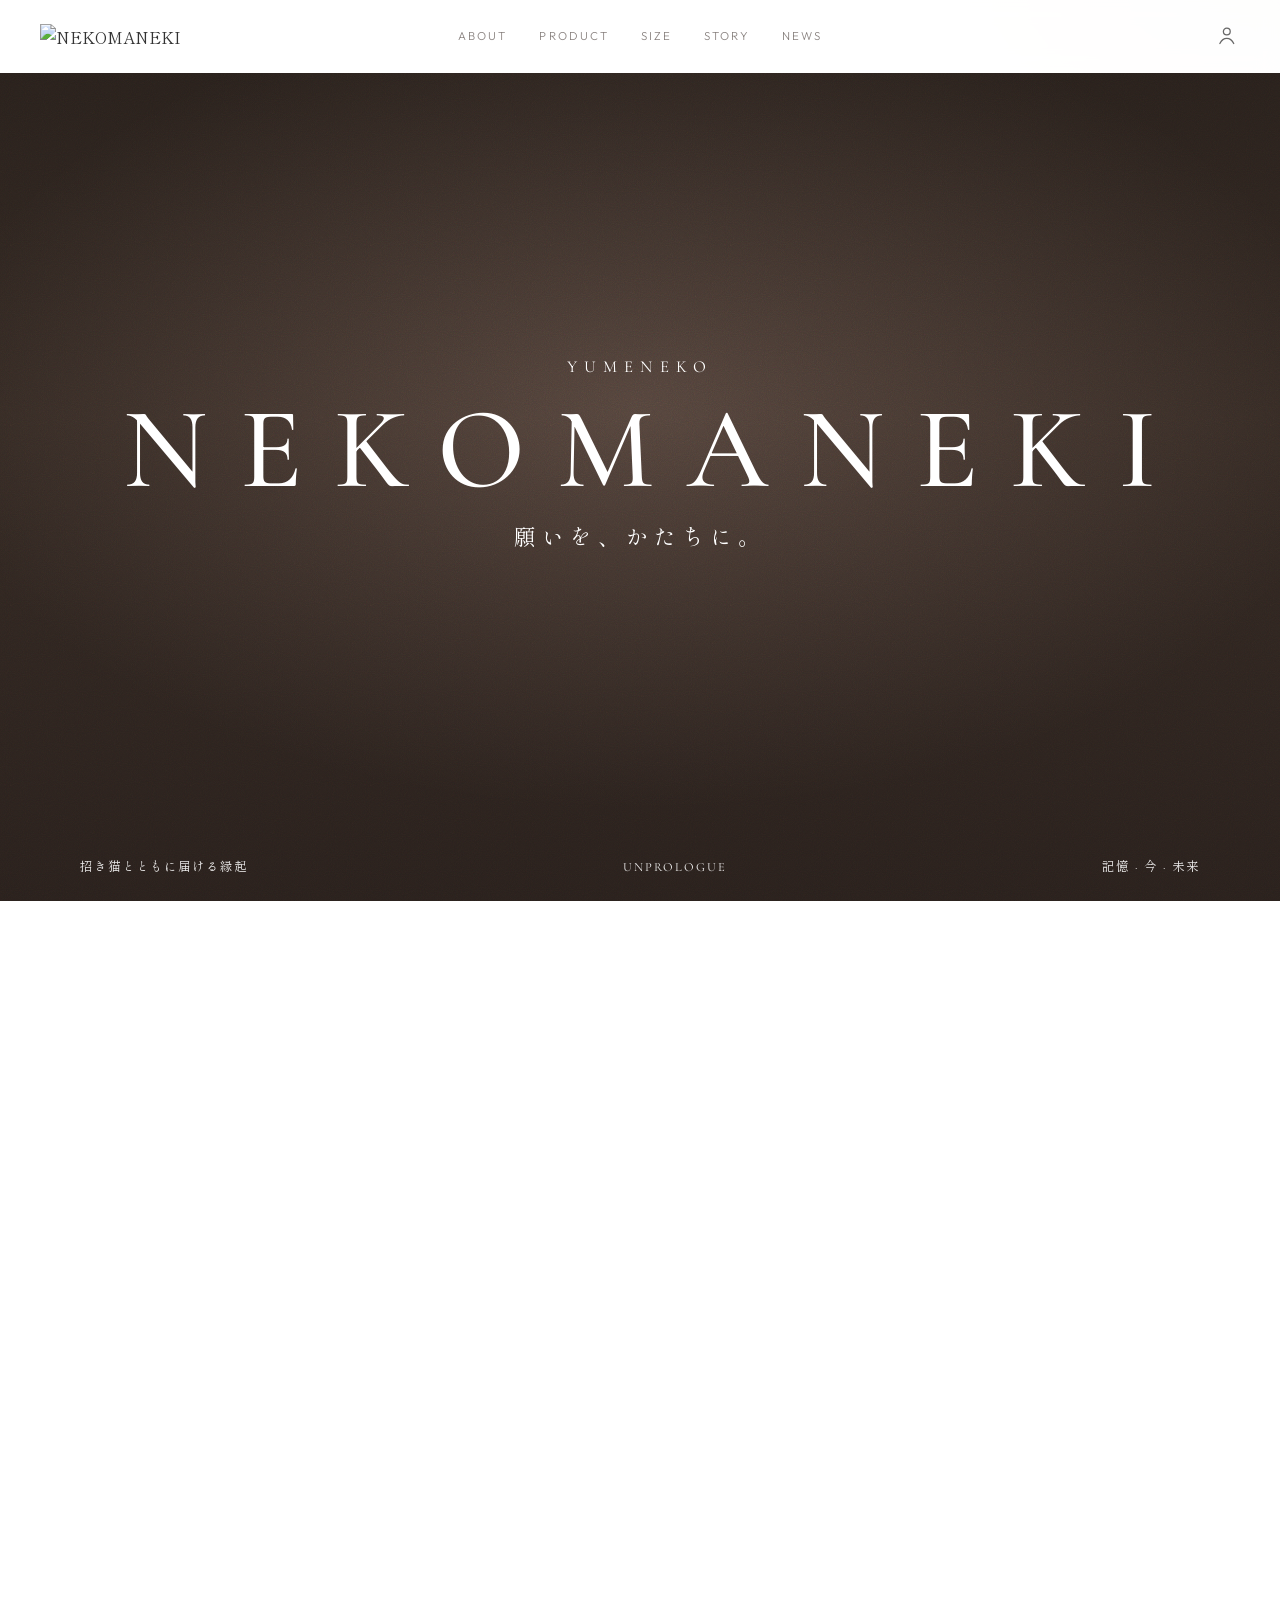
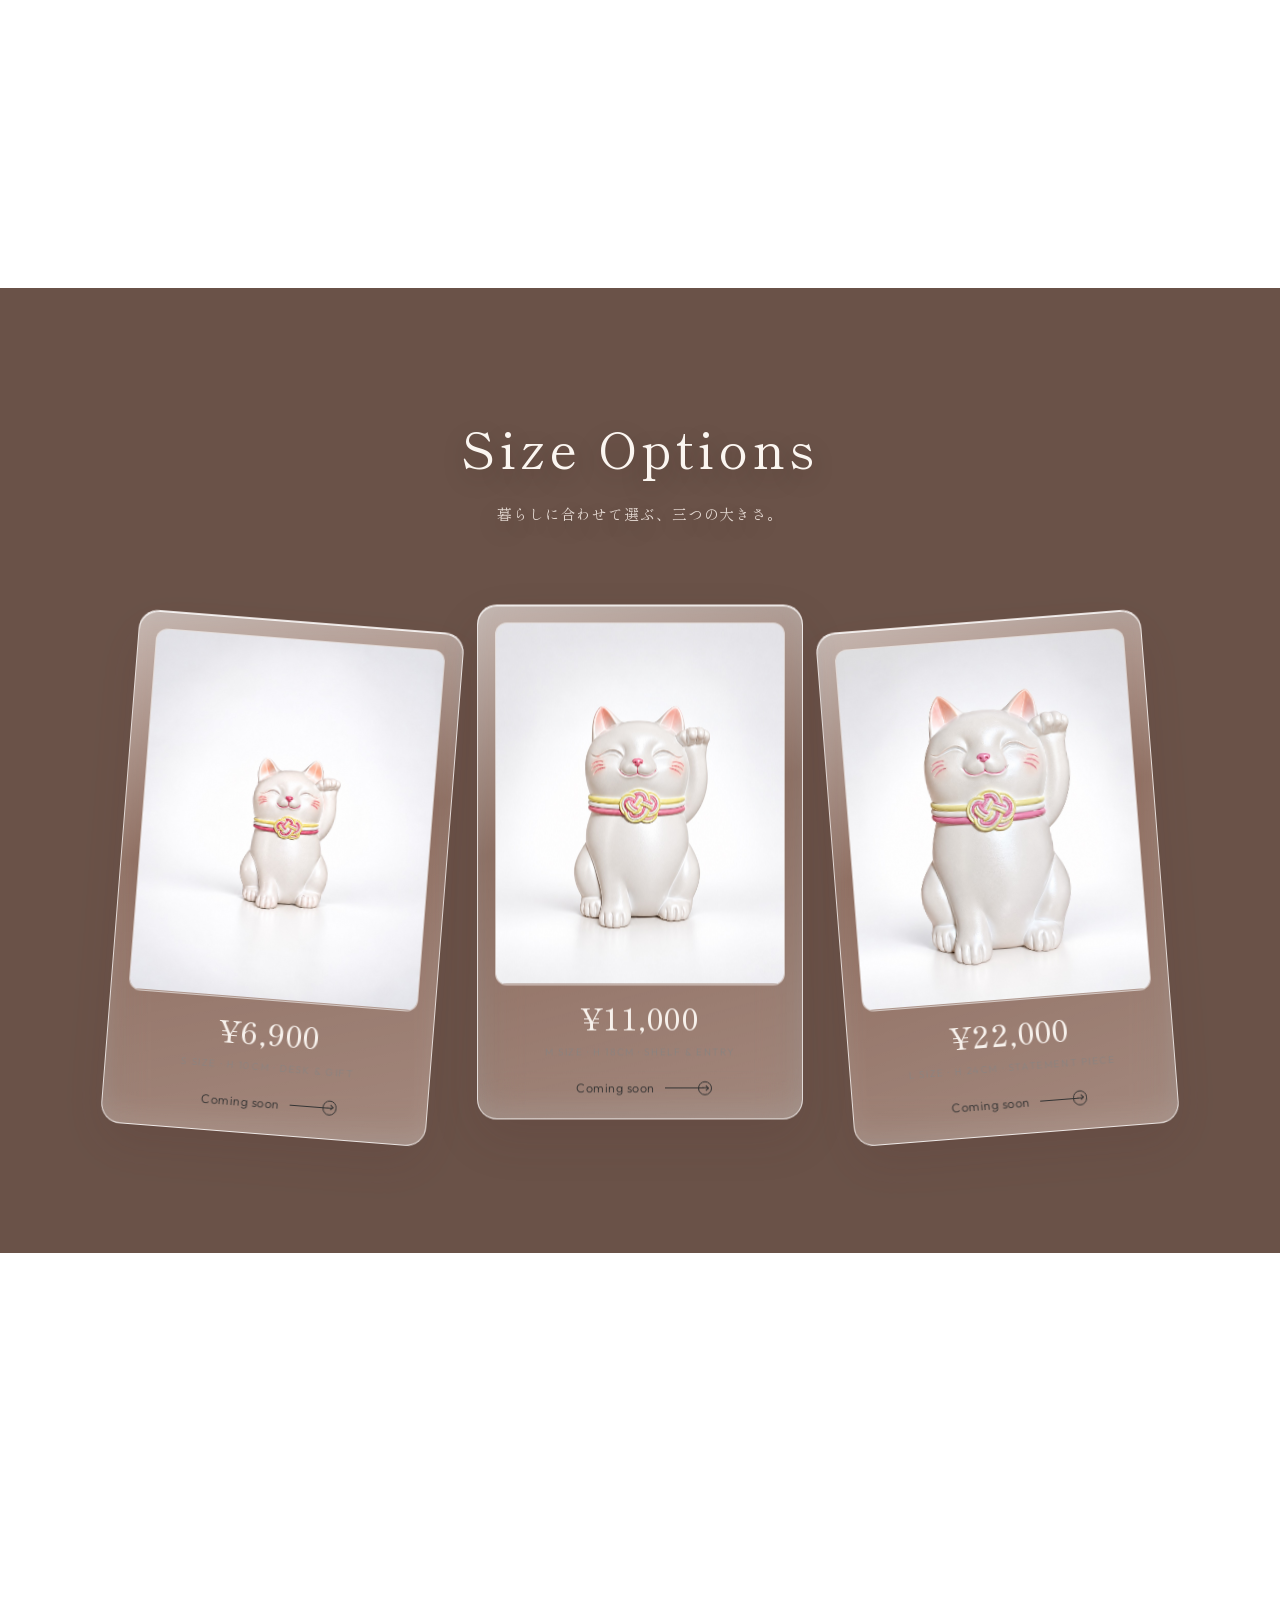
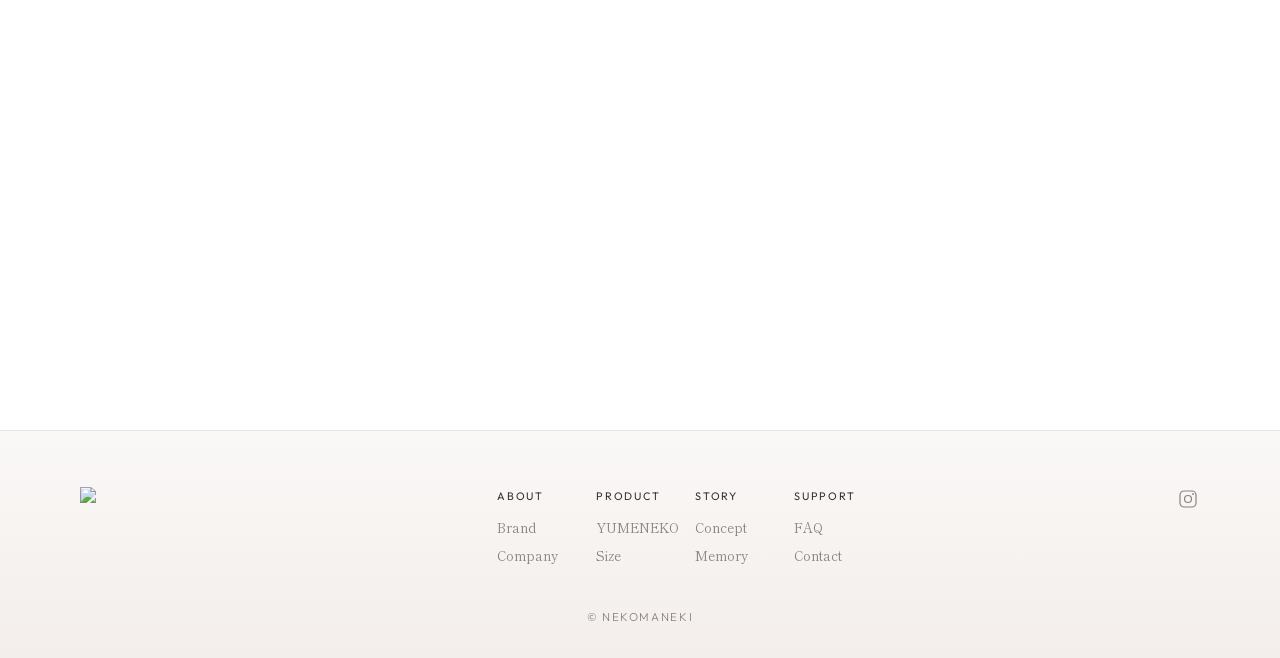
==== commit 47e6336f: "Use separate S/M/L product images in the size cards. Co-Authored-By: Claude Opus 5.5 <noreply@anthro" ====
--- a/index.html
+++ b/index.html
@@ -147,7 +147,7 @@
         <div class="size-grid">
             <article class="size-card size-card--left">
               <div class="size-card-media">
-                <img src="size-yumeneko.jpg" alt="YUMENEKO Sサイズ" width="1005" height="1256" />
+                <img src="size-yumeneko-s.jpg" alt="YUMENEKO Sサイズ" width="1122" height="1402" />
               </div>
               <p class="size-card-price">¥6,900</p>
               <p class="size-card-desc">S SIZE · H 10CM · DESK & GIFT</p>
@@ -159,7 +159,7 @@
 
             <article class="size-card size-card--center">
               <div class="size-card-media">
-                <img src="size-yumeneko.jpg" alt="YUMENEKO Mサイズ" width="1005" height="1256" />
+                <img src="size-yumeneko-m.jpg" alt="YUMENEKO Mサイズ" width="1122" height="1402" />
               </div>
               <p class="size-card-price">¥11,000</p>
               <p class="size-card-desc">M SIZE · H 18CM · SHELF & ENTRY</p>
@@ -171,7 +171,7 @@
 
             <article class="size-card size-card--right">
               <div class="size-card-media">
-                <img src="size-yumeneko.jpg" alt="YUMENEKO Lサイズ" width="1005" height="1256" />
+                <img src="size-yumeneko-l.jpg" alt="YUMENEKO Lサイズ" width="1122" height="1402" />
               </div>
               <p class="size-card-price">¥22,000</p>
               <p class="size-card-desc">L SIZE · H 24CM · STATEMENT PIECE</p>
--- a/styles.css
+++ b/styles.css
@@ -461,13 +461,22 @@
   letter-spacing: 0.18em;
 }
 
+.gallery-card-copy::before {
+  content: "";
+  position: absolute;
+  inset: -4.5rem -1rem -1.15rem;
+  z-index: -1;
+  background: linear-gradient(180deg, rgba(40, 28, 24, 0), rgba(40, 28, 24, 0.55));
+  pointer-events: none;
+}
+
 .gallery-card-copy .gallery-card-text {
-  margin: 0.55rem 0 0;
+  margin: 0.6rem 0 0;
   font-family: var(--font-jp);
-  font-size: 0.7rem;
+  font-size: 0.8rem;
   letter-spacing: 0.06em;
-  line-height: 1.7;
-  opacity: 0.92;
+  line-height: 1.75;
+  text-shadow: 0 1px 6px rgba(30, 20, 18, 0.45);
 }
 
 .gallery-paper {
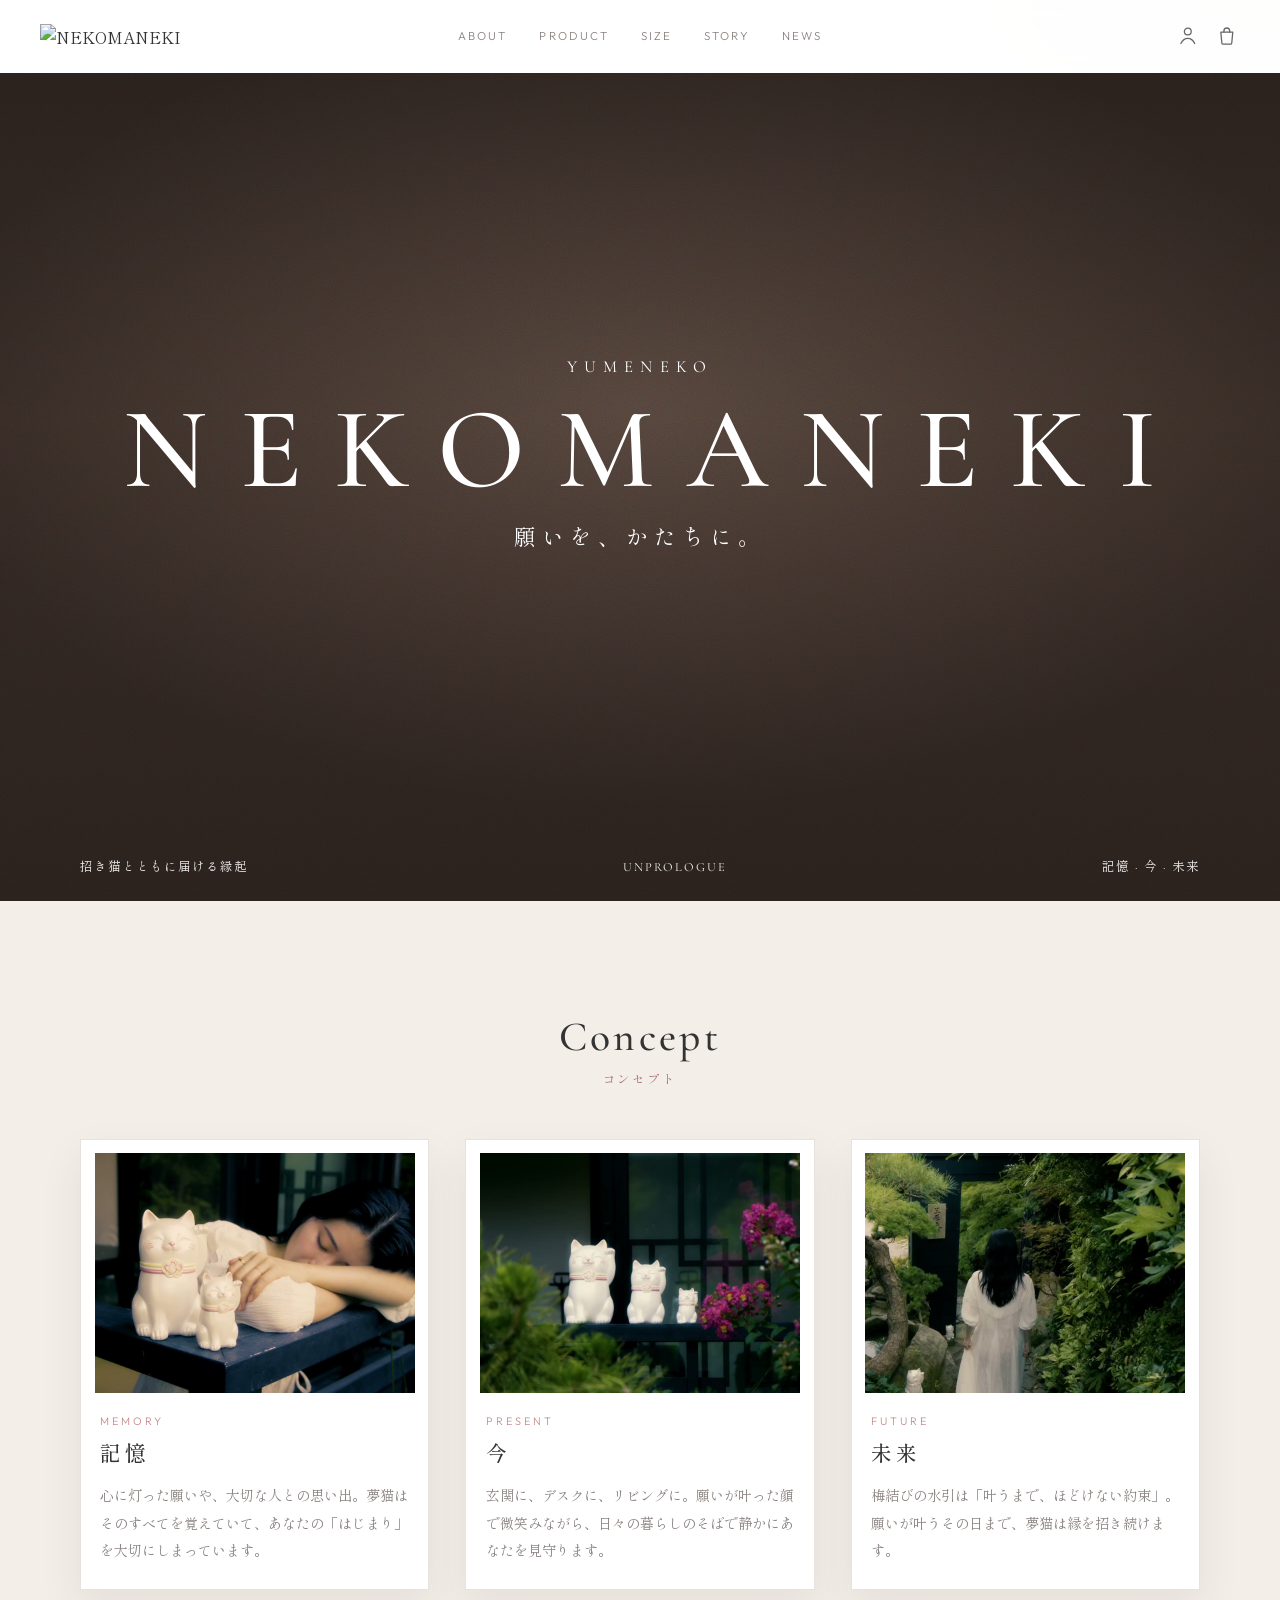
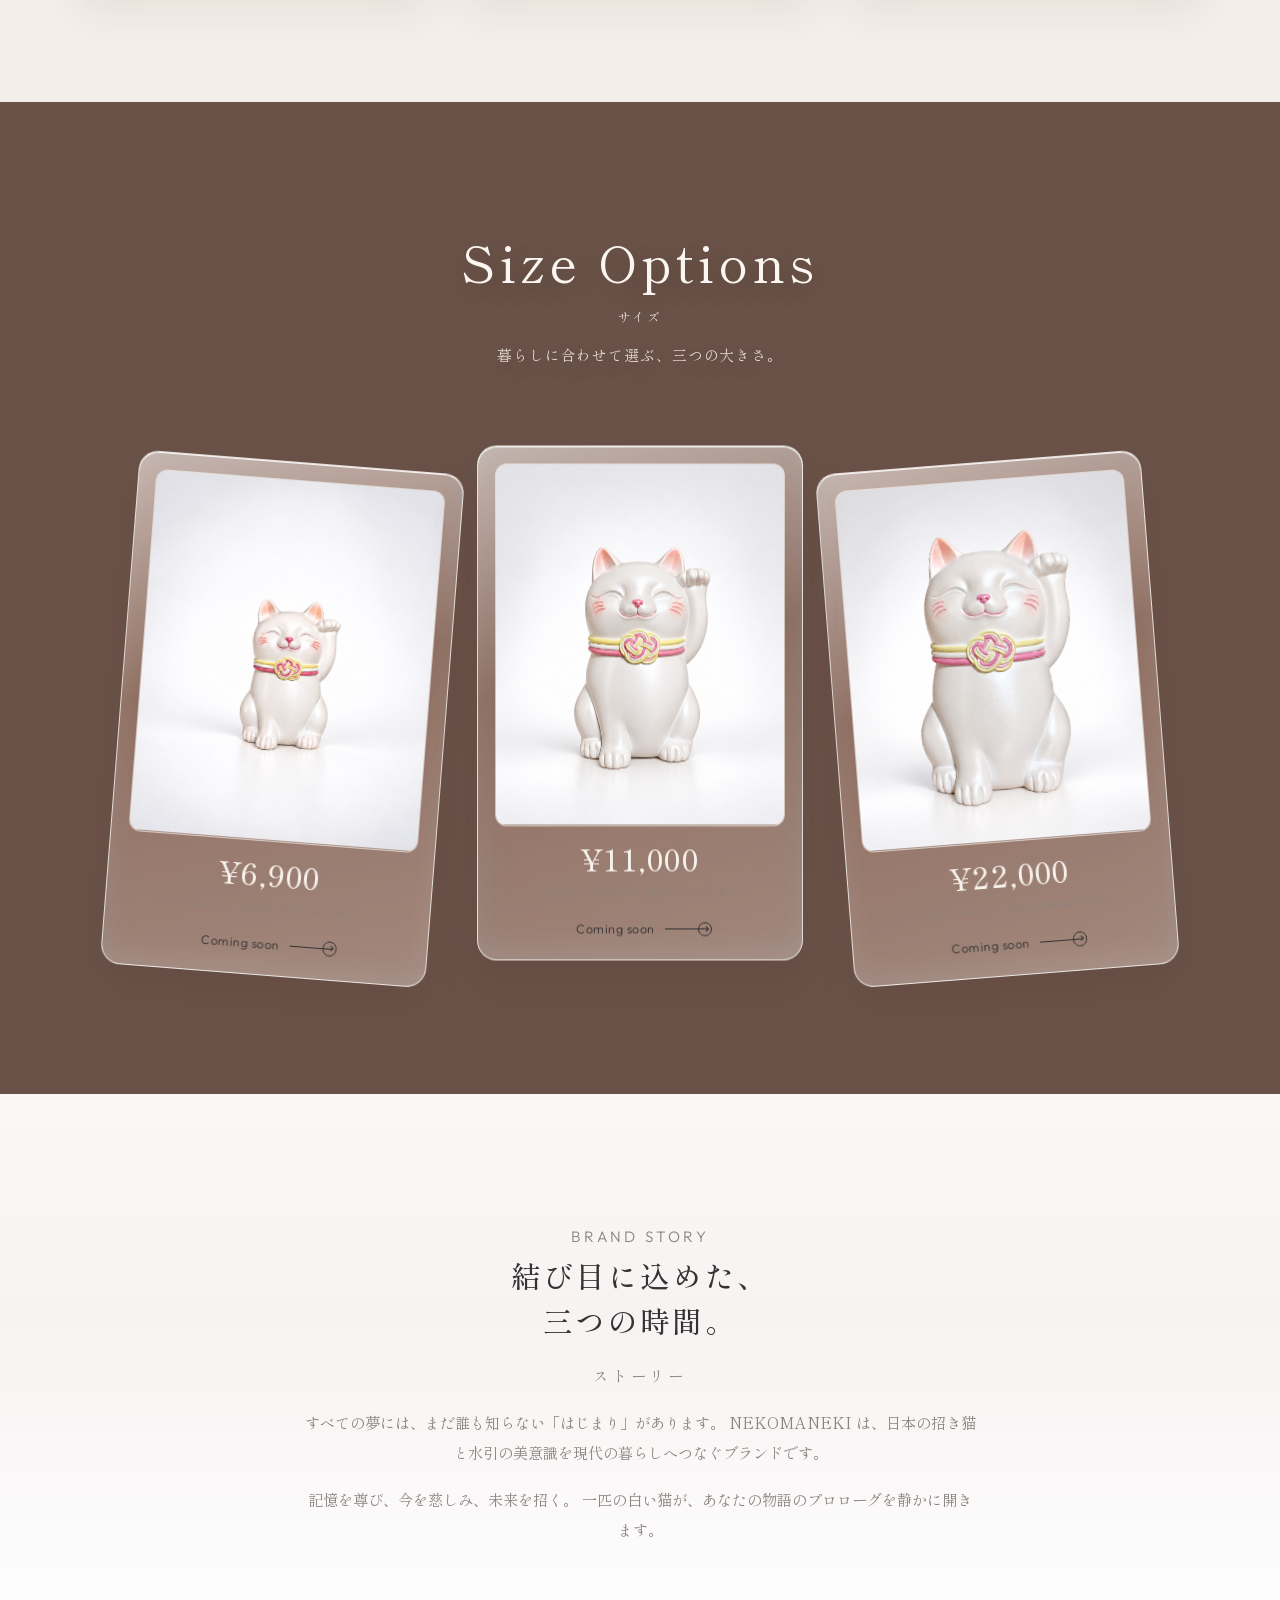
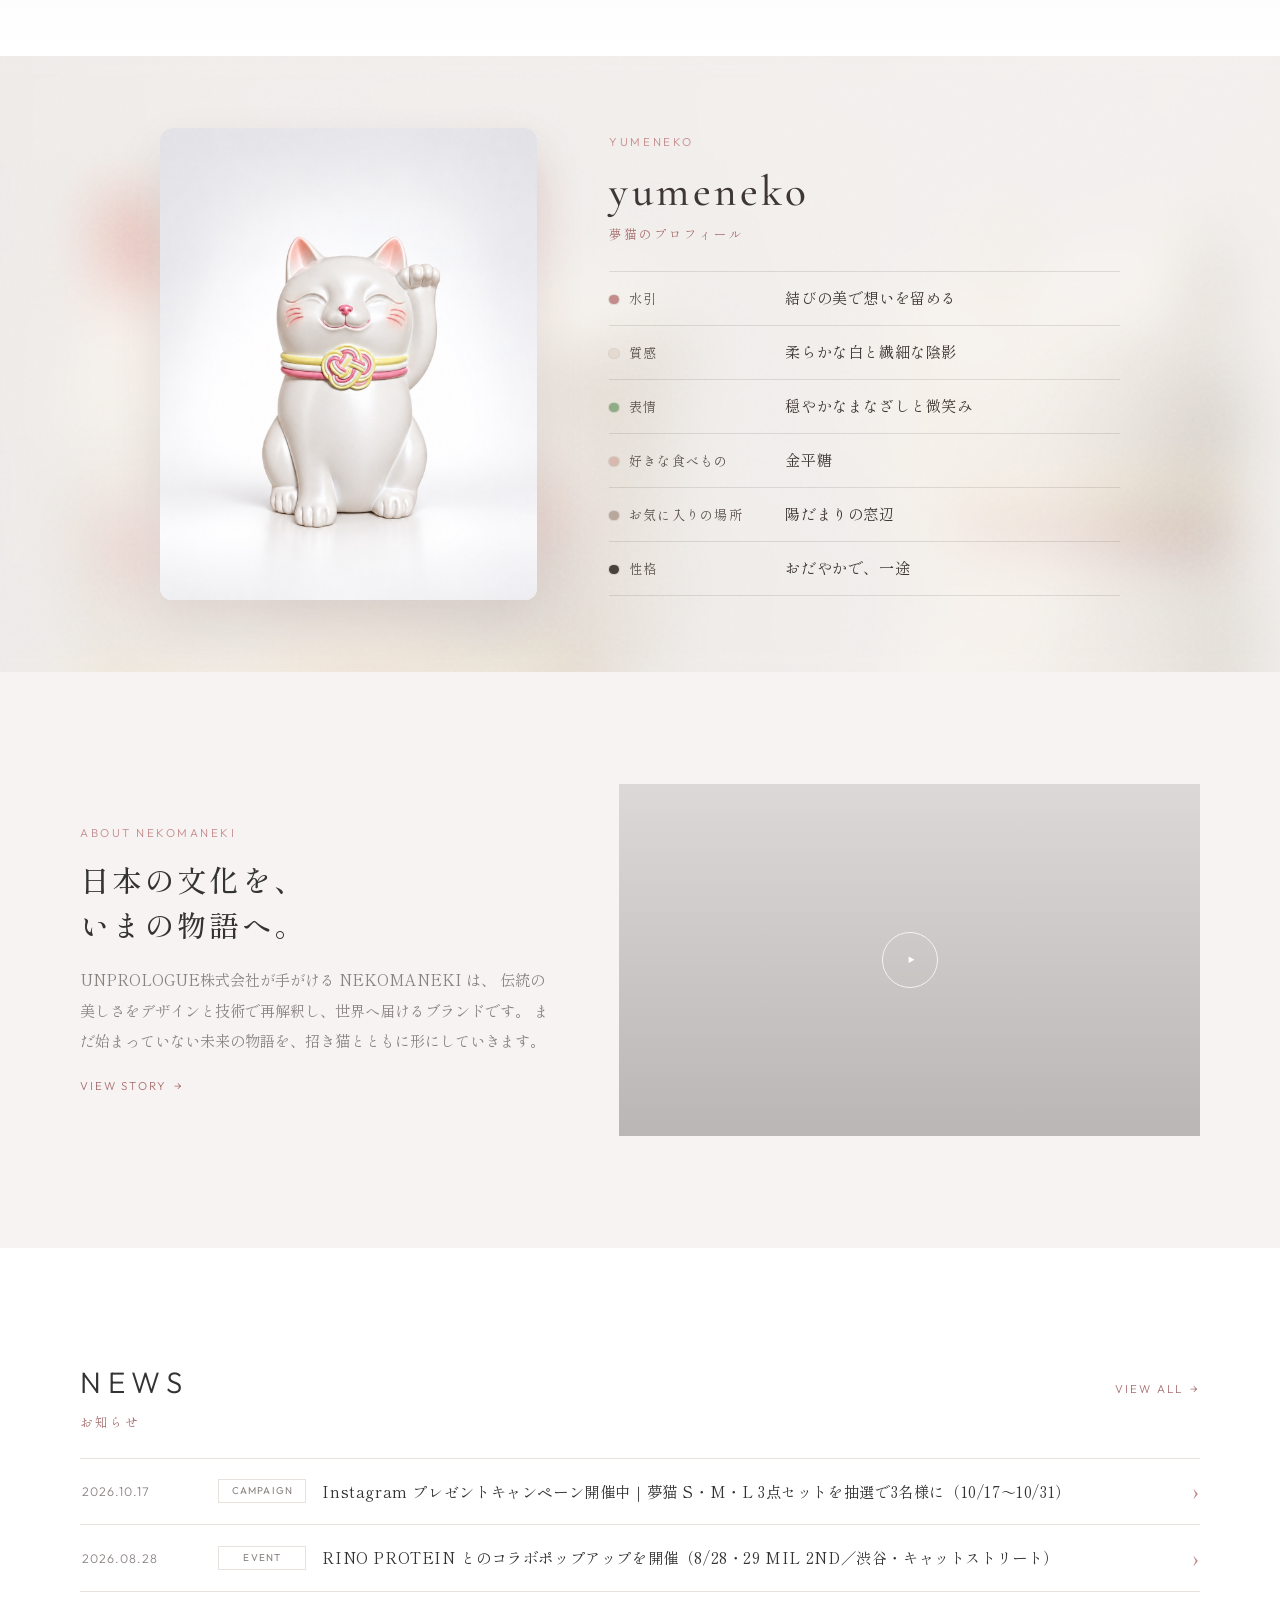
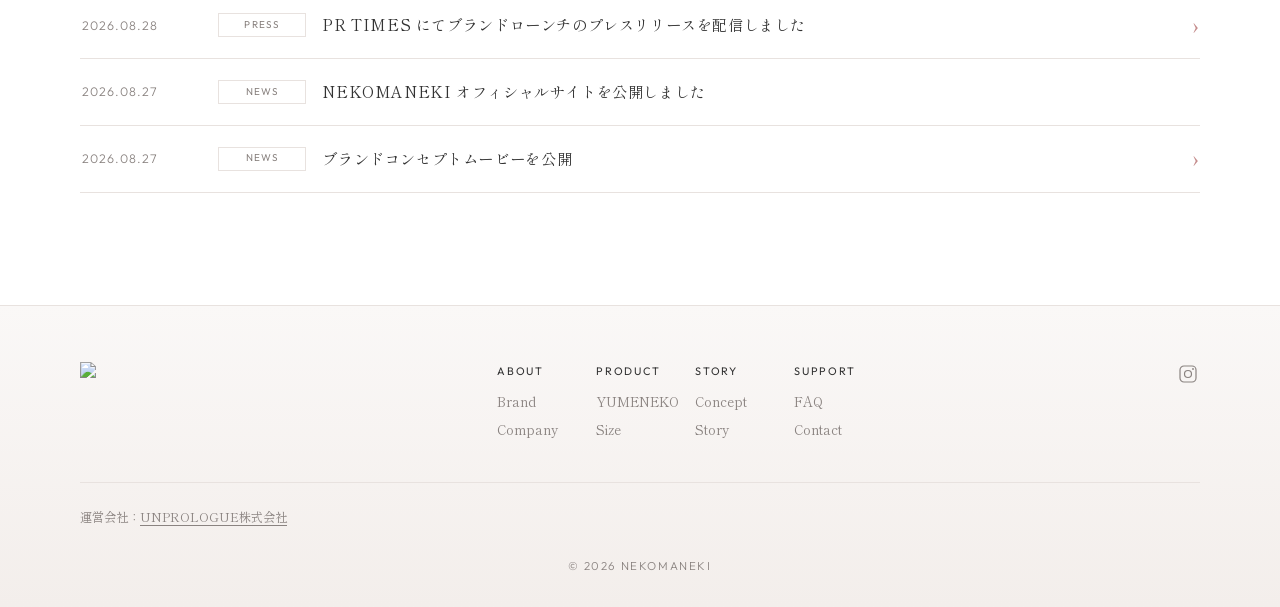
==== commit c260c2ba: "Apply the 2026-10-21 site revision requests (except legal pages and Shopify). - Concept: three cards" ====
--- a/index.html
+++ b/index.html
@@ -3,11 +3,26 @@
   <head>
     <meta charset="UTF-8" />
     <meta name="viewport" content="width=device-width, initial-scale=1.0" />
-    <title>NEKOMANEKI</title>
+    <title>NEKOMANEKI｜願いが叶うまで寄り添う招き猫「夢猫」</title>
     <meta
       name="description"
-      content="NEKOMANEKI — 願いを、かたちに。招き猫とともに届ける記憶・今・未来。"
+      content="UNPROLOGUE株式会社が手がける招き猫ブランド「NEKOMANEKI」。水引を結んだ白い招き猫「夢猫（ゆめねこ）」が、願いが叶うその日までそばで寄り添います。"
     />
+    <link rel="canonical" href="https://www.nekomaneki.jp/" />
+    <meta property="og:type" content="website" />
+    <meta property="og:site_name" content="NEKOMANEKI" />
+    <meta property="og:locale" content="ja_JP" />
+    <meta property="og:url" content="https://www.nekomaneki.jp/" />
+    <meta property="og:title" content="NEKOMANEKI｜願いが叶うまで寄り添う招き猫「夢猫」" />
+    <meta
+      property="og:description"
+      content="UNPROLOGUE株式会社が手がける招き猫ブランド「NEKOMANEKI」。水引を結んだ白い招き猫「夢猫（ゆめねこ）」が、願いが叶うその日までそばで寄り添います。"
+    />
+    <meta property="og:image" content="https://www.nekomaneki.jp/og-image.jpg" />
+    <meta property="og:image:width" content="1200" />
+    <meta property="og:image:height" content="630" />
+    <meta property="og:image:alt" content="NEKOMANEKI 夢猫" />
+    <meta name="twitter:card" content="summary_large_image" />
     <link rel="preconnect" href="https://fonts.googleapis.com" />
     <link rel="preconnect" href="https://fonts.gstatic.com" crossorigin />
     <link
@@ -42,7 +57,7 @@
         </nav>
 
         <div class="header-actions">
-          <a href="account.html" class="icon-btn">
+          <a href="account.html" class="icon-btn" data-account-link>
             <span class="visually-hidden">アカウント</span>
             <svg viewBox="0 0 24 24" aria-hidden="true">
               <circle cx="12" cy="8" r="3.2" fill="none" stroke="currentColor" stroke-width="1.2" />
@@ -55,6 +70,14 @@
               />
             </svg>
           </a>
+          <a href="#size" class="icon-btn cart-btn" data-cart-toggle>
+            <span class="visually-hidden">カート</span>
+            <svg viewBox="0 0 24 24" aria-hidden="true">
+              <path d="M6.4 8.6h11.2l-.95 10.1a1.3 1.3 0 0 1-1.3 1.2H8.65a1.3 1.3 0 0 1-1.3-1.2L6.4 8.6Z" fill="none" stroke="currentColor" stroke-width="1.2" stroke-linejoin="round" />
+              <path d="M9.3 8.6V7.4a2.7 2.7 0 0 1 5.4 0v1.2" fill="none" stroke="currentColor" stroke-width="1.2" stroke-linecap="round" />
+            </svg>
+            <span class="cart-count" data-cart-count hidden>0</span>
+          </a>
           <button type="button" class="menu-toggle" aria-label="メニューを開く" aria-expanded="false">
             <span></span><span></span>
           </button>
@@ -63,7 +86,7 @@
     </header>
 
     <main>
-      <section class="hero" aria-label="ヒーロー">
+      <section class="hero" id="movie" aria-label="ブランドコンセプトムービー">
         <div class="hero-media">
           <video
             class="hero-video"
@@ -94,45 +117,38 @@
         </div>
       </section>
 
-      <section class="gallery reveal" id="concept" aria-labelledby="concept-heading">
-        <h2 id="concept-heading" class="visually-hidden">Concept</h2>
-        <div class="gallery-stage">
-          <article class="gallery-card gallery-card--1">
-            <div class="gallery-card-media gallery-card-media--a"></div>
-            <div class="gallery-card-copy">
-              <p>MEMORY</p>
-              <h3>記憶</h3>
-              <p class="gallery-card-text">心に灯った小さな願いを、そっと抱きしめて。</p>
-            </div>
-          </article>
-
-          <article class="gallery-card gallery-card--2">
-            <div class="gallery-card-media gallery-card-media--b"></div>
-            <div class="gallery-card-copy">
-              <p>PRESENT</p>
-              <h3>今</h3>
-            </div>
-          </article>
-
-          <article class="gallery-card gallery-card--3">
-            <div class="gallery-card-media gallery-card-media--c"></div>
-            <div class="gallery-paper">
-              <p class="gallery-paper-kicker">YUMENEKO</p>
-              <p class="gallery-paper-title">Work of luck</p>
-              <p class="gallery-paper-body">
-                水引の結び目に想いを込め、白い招き猫が静かに縁を招きます。
-              </p>
-            </div>
-          </article>
-
-          <article class="gallery-card gallery-card--4">
-            <div class="gallery-card-media gallery-card-media--d"></div>
-            <div class="gallery-card-copy">
-              <p>FUTURE</p>
-              <h3>未来</h3>
-              <p class="gallery-card-text">叶う日まで、ほどけない約束を結んで。</p>
-            </div>
-          </article>
+      <section class="concept reveal" id="concept" aria-labelledby="concept-heading">
+        <div class="container">
+          <header class="section-head">
+            <h2 id="concept-heading" class="section-title-en">Concept</h2>
+            <p class="section-ja">コンセプト</p>
+          </header>
+          <div class="concept-cards">
+            <article class="concept-card">
+              <div class="concept-card-media">
+                <img src="concept-memory.jpg" alt="夢猫に寄り添ってまどろむ女性" width="960" height="720" loading="lazy" />
+              </div>
+              <p class="concept-card-en">MEMORY</p>
+              <h3 class="concept-card-ja">記憶</h3>
+              <p class="concept-card-text">心に灯った願いや、大切な人との思い出。夢猫はそのすべてを覚えていて、あなたの「はじまり」を大切にしまっています。</p>
+            </article>
+            <article class="concept-card">
+              <div class="concept-card-media">
+                <img src="concept-present.jpg" alt="窓辺に並ぶ大中小の夢猫" width="960" height="720" loading="lazy" />
+              </div>
+              <p class="concept-card-en">PRESENT</p>
+              <h3 class="concept-card-ja">今</h3>
+              <p class="concept-card-text">玄関に、デスクに、リビングに。願いが叶った顔で微笑みながら、日々の暮らしのそばで静かにあなたを見守ります。</p>
+            </article>
+            <article class="concept-card">
+              <div class="concept-card-media">
+                <img src="concept-future.jpg" alt="庭の門へ歩いていく女性の後ろ姿" width="960" height="720" loading="lazy" />
+              </div>
+              <p class="concept-card-en">FUTURE</p>
+              <h3 class="concept-card-ja">未来</h3>
+              <p class="concept-card-text">梅結びの水引は「叶うまで、ほどけない約束」。願いが叶うその日まで、夢猫は縁を招き続けます。</p>
+            </article>
+          </div>
         </div>
       </section>
 
@@ -140,6 +156,7 @@
         <div class="container">
           <header class="size-header">
             <h2 id="size-heading">Size Options</h2>
+            <p class="section-ja section-ja--light">サイズ</p>
             <p class="size-lead">暮らしに合わせて選ぶ、三つの大きさ。</p>
           </header>
         </div>
@@ -151,10 +168,12 @@
               </div>
               <p class="size-card-price">¥6,900</p>
               <p class="size-card-desc">S SIZE · H 10CM · DESK & GIFT</p>
-              <span class="size-card-cta">
-                Coming soon
-                <span class="size-card-cta-icon" aria-hidden="true"></span>
-              </span>
+              <div class="size-card-buy" data-shopify-product="s">
+                <span class="size-card-cta">
+                  Coming soon
+                  <span class="size-card-cta-icon" aria-hidden="true"></span>
+                </span>
+              </div>
             </article>
 
             <article class="size-card size-card--center">
@@ -163,10 +182,12 @@
               </div>
               <p class="size-card-price">¥11,000</p>
               <p class="size-card-desc">M SIZE · H 18CM · SHELF & ENTRY</p>
-              <span class="size-card-cta">
-                Coming soon
-                <span class="size-card-cta-icon" aria-hidden="true"></span>
-              </span>
+              <div class="size-card-buy" data-shopify-product="m">
+                <span class="size-card-cta">
+                  Coming soon
+                  <span class="size-card-cta-icon" aria-hidden="true"></span>
+                </span>
+              </div>
             </article>
 
             <article class="size-card size-card--right">
@@ -175,19 +196,22 @@
               </div>
               <p class="size-card-price">¥22,000</p>
               <p class="size-card-desc">L SIZE · H 24CM · STATEMENT PIECE</p>
-              <span class="size-card-cta">
-                Coming soon
-                <span class="size-card-cta-icon" aria-hidden="true"></span>
-              </span>
+              <div class="size-card-buy" data-shopify-product="l">
+                <span class="size-card-cta">
+                  Coming soon
+                  <span class="size-card-cta-icon" aria-hidden="true"></span>
+                </span>
+              </div>
             </article>
           </div>
       </section>
 
       <section class="story reveal" id="story" aria-labelledby="story-heading">
-        <div class="container story-layout">
+        <div class="container story-single">
           <div class="story-copy">
             <p class="section-label">BRAND STORY</p>
             <h2 id="story-heading">結び目に込めた、<br />三つの時間。</h2>
+            <p class="section-ja">ストーリー</p>
             <p>
               すべての夢には、まだ誰も知らない「はじまり」があります。
               NEKOMANEKI は、日本の招き猫と水引の美意識を現代の暮らしへつなぐブランドです。
@@ -197,74 +221,27 @@
               一匹の白い猫が、あなたの物語のプロローグを静かに開きます。
             </p>
           </div>
-          <div class="story-concepts">
-            <div class="concept-item">
-              <div class="concept-icon" aria-hidden="true">
-                <svg viewBox="0 0 64 64"><path d="M32 10c8 8 14 14 14 22a14 14 0 1 1-28 0c0-8 6-14 14-22Z" fill="none" stroke="currentColor" stroke-width="1.4"/><path d="M32 22c4 4 7 7 7 11a7 7 0 1 1-14 0c0-4 3-7 7-11Z" fill="none" stroke="currentColor" stroke-width="1.4"/></svg>
-              </div>
-              <p class="concept-en">MEMORY</p>
-              <p class="concept-ja">記憶</p>
-              <p class="concept-desc">心に灯った願いや、大切な人との思い出。夢猫はそのすべてを覚えていて、あなたの「はじまり」を大切にしまっています。</p>
-            </div>
-            <div class="concept-item">
-              <div class="concept-icon" aria-hidden="true">
-                <svg viewBox="0 0 64 64"><circle cx="32" cy="28" r="10" fill="none" stroke="currentColor" stroke-width="1.4"/><path d="M20 48c3.5-7 8-10.5 12-10.5S40.5 41 44 48" fill="none" stroke="currentColor" stroke-width="1.4" stroke-linecap="round"/><path d="M38 22c2-3 5-4 7-4" fill="none" stroke="currentColor" stroke-width="1.4" stroke-linecap="round"/></svg>
-              </div>
-              <p class="concept-en">PRESENT</p>
-              <p class="concept-ja">今</p>
-              <p class="concept-desc">玄関に、デスクに、リビングに。願いが叶った顔で微笑みながら、日々の暮らしのそばで静かにあなたを見守ります。</p>
-            </div>
-            <div class="concept-item">
-              <div class="concept-icon" aria-hidden="true">
-                <svg viewBox="0 0 64 64"><circle cx="32" cy="34" r="10" fill="none" stroke="currentColor" stroke-width="1.4"/><path d="M32 14v6M32 48v6M14 34h6M44 34h6M19 21l4 4M41 43l4 4M45 21l-4 4M23 43l-4 4" fill="none" stroke="currentColor" stroke-width="1.4" stroke-linecap="round"/></svg>
-              </div>
-              <p class="concept-en">FUTURE</p>
-              <p class="concept-ja">未来</p>
-              <p class="concept-desc">梅結びの水引は「叶うまで、ほどけない約束」。願いが叶うその日まで、夢猫は縁を招き続けます。</p>
-            </div>
-          </div>
         </div>
       </section>
 
       <section class="product reveal" id="product" aria-labelledby="product-heading">
-        <div class="palette" role="list">
-          <h2 class="palette-title" id="product-heading">yumeneko</h2>
-
-          <article class="swatch" role="listitem" style="top: 8%; left: 50%; --tone: #c48b8b">
-            <p class="swatch-name" id="name-mizuhiki">MIZUHIKI</p>
-            <button type="button" class="swatch-dot" aria-labelledby="name-mizuhiki" aria-describedby="tip-mizuhiki"></button>
-            <p class="swatch-tip" id="tip-mizuhiki">結びの美で想いを留める</p>
-          </article>
-
-          <article class="swatch" role="listitem" style="top: 29%; left: 86%; --tone: #eadfd6">
-            <p class="swatch-name" id="name-texture">TEXTURE</p>
-            <button type="button" class="swatch-dot" aria-labelledby="name-texture" aria-describedby="tip-texture"></button>
-            <p class="swatch-tip" id="tip-texture">柔らかな白と繊細な陰影</p>
-          </article>
-
-          <article class="swatch" role="listitem" style="top: 71%; left: 86%; --tone: #8fad84">
-            <p class="swatch-name" id="name-expression">EXPRESSION</p>
-            <button type="button" class="swatch-dot" aria-labelledby="name-expression" aria-describedby="tip-expression"></button>
-            <p class="swatch-tip" id="tip-expression">穏やかなまなざしと微笑み</p>
-          </article>
-
-          <article class="swatch" role="listitem" style="top: 92%; left: 50%; --tone: #d9b8b0">
-            <p class="swatch-name" id="name-food">FAVORITE FOOD</p>
-            <button type="button" class="swatch-dot" aria-labelledby="name-food" aria-describedby="tip-food"></button>
-            <p class="swatch-tip" id="tip-food">金平糖</p>
-          </article>
-
-          <article class="swatch" role="listitem" style="top: 71%; left: 14%; --tone: #b8a89c">
-            <p class="swatch-name" id="name-place">GO TO PLACE</p>
-            <button type="button" class="swatch-dot" aria-labelledby="name-place" aria-describedby="tip-place"></button>
-            <p class="swatch-tip" id="tip-place">陽だまりの窓辺</p>
-          </article>
-
-          <article class="swatch" role="listitem" style="top: 29%; left: 14%; --tone: #4a403c">
-            <p class="swatch-name" id="name-personality">PERSONALITY</p>
-            <button type="button" class="swatch-dot" aria-labelledby="name-personality" aria-describedby="tip-personality"></button>
-            <p class="swatch-tip" id="tip-personality">おだやかで、一途</p>
-          </article>
+        <div class="container profile">
+          <div class="profile-media">
+            <img src="size-yumeneko-m.jpg" alt="夢猫（YUMENEKO）" width="1122" height="1402" loading="lazy" />
+          </div>
+          <div class="profile-body">
+            <p class="section-label">YUMENEKO</p>
+            <h2 class="profile-title" id="product-heading">yumeneko</h2>
+            <p class="section-ja">夢猫のプロフィール</p>
+            <dl class="profile-list">
+              <div style="--tone: #c48b8b"><dt>水引</dt><dd>結びの美で想いを留める</dd></div>
+              <div style="--tone: #e6d9cf"><dt>質感</dt><dd>柔らかな白と繊細な陰影</dd></div>
+              <div style="--tone: #8fad84"><dt>表情</dt><dd>穏やかなまなざしと微笑み</dd></div>
+              <div style="--tone: #d9b8b0"><dt>好きな食べもの</dt><dd>金平糖</dd></div>
+              <div style="--tone: #b8a89c"><dt>お気に入りの場所</dt><dd>陽だまりの窓辺</dd></div>
+              <div style="--tone: #4a403c"><dt>性格</dt><dd>おだやかで、一途</dd></div>
+            </dl>
+          </div>
         </div>
       </section>
 
@@ -292,20 +269,23 @@
       <section class="news reveal" id="news" aria-labelledby="news-heading">
         <div class="container">
           <div class="news-header">
-            <h2 id="news-heading">NEWS</h2>
+            <div>
+              <h2 id="news-heading">NEWS</h2>
+              <p class="section-ja">お知らせ</p>
+            </div>
             <a href="news.html" class="text-link">VIEW ALL <span aria-hidden="true">→</span></a>
           </div>
           <ul class="news-list">
             <li>
-              <a href="news.html">
+              <a href="https://www.instagram.com/nekomaneki_official/" target="_blank" rel="noopener noreferrer">
                 <time datetime="2026-10-17">2026.10.17</time>
                 <span class="news-tag">CAMPAIGN</span>
-                <span class="news-title">Instagram プレゼントキャンペーンを開催中（10/17〜）</span>
+                <span class="news-title">Instagram プレゼントキャンペーン開催中｜夢猫 S・M・L 3点セットを抽選で3名様に（10/17〜10/31）</span>
                 <span class="news-chevron" aria-hidden="true">›</span>
               </a>
             </li>
             <li>
-              <a href="news.html">
+              <a href="https://prtimes.jp/main/html/rd/p/000000003.000183785.html" target="_blank" rel="noopener noreferrer">
                 <time datetime="2026-08-28">2026.08.28</time>
                 <span class="news-tag">EVENT</span>
                 <span class="news-title">RINO PROTEIN とのコラボポップアップを開催（8/28・29 MIL 2ND／渋谷・キャットストリート）</span>
@@ -313,7 +293,7 @@
               </a>
             </li>
             <li>
-              <a href="news.html">
+              <a href="https://prtimes.jp/main/html/rd/p/000000005.000183785.html" target="_blank" rel="noopener noreferrer">
                 <time datetime="2026-08-28">2026.08.28</time>
                 <span class="news-tag">PRESS</span>
                 <span class="news-title">PR TIMES にてブランドローンチのプレスリリースを配信しました</span>
@@ -321,15 +301,14 @@
               </a>
             </li>
             <li>
-              <a href="news.html">
+              <div class="news-row">
                 <time datetime="2026-08-27">2026.08.27</time>
                 <span class="news-tag">NEWS</span>
                 <span class="news-title">NEKOMANEKI オフィシャルサイトを公開しました</span>
-                <span class="news-chevron" aria-hidden="true">›</span>
-              </a>
-            </li>
-            <li>
-              <a href="news.html">
+              </div>
+            </li>
+            <li>
+              <a href="#movie">
                 <time datetime="2026-08-27">2026.08.27</time>
                 <span class="news-tag">NEWS</span>
                 <span class="news-title">ブランドコンセプトムービーを公開</span>
@@ -367,7 +346,7 @@
           <div>
             <p>STORY</p>
             <a href="#concept">Concept</a>
-            <a href="#story">Memory</a>
+            <a href="#story">Story</a>
           </div>
           <div>
             <p>SUPPORT</p>
@@ -382,9 +361,13 @@
           </a>
         </div>
       </div>
-      <p class="copyright">© <span data-year></span> NEKOMANEKI</p>
+      <div class="container footer-bottom">
+        <p class="footer-company">運営会社：<a href="https://unprologue.jp/" target="_blank" rel="noopener noreferrer">UNPROLOGUE株式会社</a></p>
+      </div>
+      <p class="copyright">© 2026 NEKOMANEKI</p>
     </footer>
 
+    <script src="shopify-config.js"></script>
     <script src="script.js"></script>
   </body>
 </html>
--- a/styles.css
+++ b/styles.css
@@ -361,7 +361,7 @@
 
 .gallery-card {
   position: absolute;
-  width: min(28%, 270px);
+  width: min(26.5%, 310px);
   aspect-ratio: 3 / 4.15;
   overflow: hidden;
   box-shadow: 0 22px 50px rgba(80, 55, 45, 0.16);
@@ -374,7 +374,7 @@
 }
 
 .gallery-card--1 {
-  left: 3%;
+  left: 1.5%;
   top: 18%;
   z-index: 2;
   transform: rotate(-3.5deg);
@@ -388,16 +388,16 @@
 }
 
 .gallery-card--3 {
-  left: 46%;
+  left: 48%;
   top: 22%;
   z-index: 5;
   transform: rotate(-1.4deg);
 }
 
 .gallery-card--4 {
-  left: 70%;
+  left: 72%;
   top: 8%;
-  z-index: 4;
+  z-index: 6;
   transform: rotate(3.8deg);
 }
 
@@ -1040,7 +1040,8 @@
   border-bottom: 1px solid var(--line);
 }
 
-.news-list a {
+.news-list a,
+.news-list .news-row {
   display: grid;
   grid-template-columns: 7.5rem 5.5rem 1fr auto;
   gap: 1rem;
@@ -1086,6 +1087,292 @@
   line-height: 1;
 }
 
+/* Section headings with Japanese subtitle */
+.section-head {
+  text-align: center;
+  margin-bottom: clamp(2rem, 5vw, 3rem);
+}
+
+.section-title-en {
+  font-family: var(--font-display);
+  font-weight: 500;
+  font-size: clamp(1.9rem, 4vw, 2.6rem);
+  letter-spacing: 0.08em;
+  line-height: 1.2;
+}
+
+.section-ja {
+  margin: 0.4rem 0 0;
+  font-family: var(--font-jp);
+  font-size: 0.78rem;
+  letter-spacing: 0.24em;
+  color: var(--accent-deep);
+}
+
+.section-ja--light {
+  color: rgba(255, 247, 240, 0.86);
+}
+
+/* Concept cards */
+.concept {
+  padding: clamp(4rem, 9vw, 7rem) 0;
+  background: #f3eee8;
+}
+
+.concept-cards {
+  display: grid;
+  grid-template-columns: repeat(3, minmax(0, 1fr));
+  gap: clamp(1.25rem, 3vw, 2.25rem);
+}
+
+.concept-card {
+  display: flex;
+  flex-direction: column;
+  padding: 0.85rem 0.85rem 1.5rem;
+  background: var(--bg);
+  border: 1px solid var(--line);
+  box-shadow: 0 18px 40px rgba(80, 55, 45, 0.08);
+}
+
+.concept-card-media {
+  aspect-ratio: 4 / 3;
+  margin-bottom: 1.15rem;
+  overflow: hidden;
+  background: var(--bg-soft);
+}
+
+.concept-card-media img {
+  width: 100%;
+  height: 100%;
+  object-fit: cover;
+  transition: transform 0.8s var(--ease);
+}
+
+.concept-card:hover .concept-card-media img {
+  transform: scale(1.04);
+}
+
+.concept-card-en {
+  margin: 0 0.35rem;
+  font-family: var(--font-en);
+  font-weight: 300;
+  font-size: 0.68rem;
+  letter-spacing: 0.28em;
+  color: var(--accent);
+}
+
+.concept-card-ja {
+  margin: 0.3rem 0.35rem 0;
+  font-family: var(--font-jp);
+  font-weight: 500;
+  font-size: 1.3rem;
+  letter-spacing: 0.18em;
+}
+
+.concept-card-text {
+  margin: 0.75rem 0.35rem 0;
+  color: var(--muted);
+  font-size: 0.88rem;
+  line-height: 1.95;
+}
+
+.story-single {
+  max-width: 42rem;
+  text-align: center;
+}
+
+/* YUMENEKO profile */
+.profile {
+  position: relative;
+  z-index: 1;
+  display: grid;
+  grid-template-columns: minmax(0, 0.85fr) minmax(0, 1.15fr);
+  gap: clamp(2rem, 6vw, 4.5rem);
+  align-items: center;
+  width: min(960px, calc(100% - 3rem));
+}
+
+.profile-media {
+  aspect-ratio: 4 / 5;
+  overflow: hidden;
+  border-radius: 0.75rem;
+  background: #fff;
+  box-shadow: 0 24px 50px rgba(70, 45, 40, 0.12);
+}
+
+.profile-media img {
+  width: 100%;
+  height: 100%;
+  object-fit: cover;
+}
+
+.profile-title {
+  font-family: var(--font-display);
+  font-weight: 500;
+  font-size: clamp(2rem, 4vw, 2.7rem);
+  letter-spacing: 0.08em;
+  line-height: 1.2;
+  color: #3f3733;
+}
+
+.profile-list {
+  margin: 1.6rem 0 0;
+  border-top: 1px solid rgba(74, 64, 60, 0.14);
+}
+
+.profile-list > div {
+  display: grid;
+  grid-template-columns: 10rem minmax(0, 1fr);
+  gap: 1rem;
+  align-items: baseline;
+  padding: 0.85rem 0;
+  border-bottom: 1px solid rgba(74, 64, 60, 0.14);
+}
+
+.profile-list dt {
+  display: flex;
+  align-items: center;
+  gap: 0.6rem;
+  font-size: 0.82rem;
+  letter-spacing: 0.1em;
+  color: #5c534e;
+}
+
+.profile-list dt::before {
+  content: "";
+  flex: none;
+  width: 0.6rem;
+  height: 0.6rem;
+  border-radius: 50%;
+  background: var(--tone);
+  box-shadow: 0 0 0 1px rgba(74, 64, 60, 0.12);
+}
+
+.profile-list dd {
+  margin: 0;
+  font-size: 0.95rem;
+  letter-spacing: 0.04em;
+  color: #3f3733;
+}
+
+/* Cart */
+.cart-btn {
+  position: relative;
+}
+
+.cart-count {
+  position: absolute;
+  top: -0.3rem;
+  right: -0.45rem;
+  min-width: 1.05rem;
+  height: 1.05rem;
+  padding: 0 0.25rem;
+  border-radius: 999px;
+  background: var(--accent-deep);
+  color: #fff;
+  font-family: var(--font-en);
+  font-size: 0.6rem;
+  line-height: 1.05rem;
+  text-align: center;
+}
+
+.size-card-buy {
+  width: 100%;
+  margin-top: auto;
+  padding-top: 1.05rem;
+  display: flex;
+  justify-content: center;
+}
+
+.size-card-buy .size-card-cta {
+  margin-top: 0;
+  padding-top: 0;
+}
+
+/* Footer legal row */
+.footer-bottom {
+  display: flex;
+  flex-wrap: wrap;
+  justify-content: space-between;
+  align-items: center;
+  gap: 0.75rem 2rem;
+  margin-top: 2.5rem;
+  padding-top: 1.5rem;
+  border-top: 1px solid var(--line);
+  font-size: 0.78rem;
+  color: var(--muted);
+}
+
+.site-footer > .footer-bottom:first-child {
+  margin-top: 0;
+  padding-top: 0;
+  border-top: 0;
+}
+
+.footer-legal {
+  display: flex;
+  flex-wrap: wrap;
+  gap: 0.5rem 1.5rem;
+}
+
+.footer-company {
+  margin: 0;
+}
+
+.footer-company a {
+  text-decoration: underline;
+  text-underline-offset: 3px;
+}
+
+.footer-legal a:hover,
+.footer-company a:hover {
+  color: var(--accent-deep);
+}
+
+@media (max-width: 760px) {
+  .concept-cards {
+    grid-template-columns: minmax(0, 1fr);
+    max-width: 28rem;
+    margin-inline: auto;
+  }
+
+  .profile {
+    grid-template-columns: minmax(0, 1fr);
+  }
+
+  .profile-media {
+    width: min(20rem, 100%);
+    margin-inline: auto;
+  }
+
+  .profile-body {
+    text-align: center;
+  }
+
+  .profile-list {
+    text-align: left;
+  }
+
+  .profile-list > div {
+    grid-template-columns: 7.5rem minmax(0, 1fr);
+    gap: 0.75rem;
+  }
+
+  .profile-list dd {
+    font-size: 0.9rem;
+    text-wrap: balance;
+  }
+
+  .news-list .news-row .news-tag {
+    grid-column: 1;
+  }
+
+  .footer-bottom {
+    flex-direction: column;
+    align-items: flex-start;
+  }
+}
+
 /* Footer */
 .site-footer {
   padding: 3.5rem 0 2rem;
@@ -1156,7 +1443,7 @@
 }
 
 .copyright {
-  margin: 2.5rem 0 0;
+  margin: 1.75rem 0 0;
   text-align: center;
   font-family: var(--font-en);
   font-weight: 300;
@@ -1430,8 +1717,10 @@
   }
 
   .swatch-tip {
+    max-width: 9rem;
     opacity: 1;
     transform: none;
+    text-wrap: balance;
   }
 
   .size-grid {
@@ -1460,7 +1749,8 @@
     justify-content: flex-start;
   }
 
-  .news-list a {
+  .news-list a,
+.news-list .news-row {
     grid-template-columns: 6.5rem 4.8rem 1fr auto;
   }
 }
@@ -1491,8 +1781,9 @@
   }
 
   .hero-brand {
-    letter-spacing: 0.18em;
-    text-indent: 0.18em;
+    font-size: clamp(2rem, 9vw, 3.6rem);
+    letter-spacing: 0.14em;
+    text-indent: 0.14em;
   }
 
   .hero-meta {
@@ -1522,7 +1813,8 @@
     transform: none !important;
   }
 
-  .news-list a {
+  .news-list a,
+.news-list .news-row {
     grid-template-columns: 1fr auto;
     gap: 0.4rem 1rem;
   }
@@ -1573,3 +1865,36 @@
     transform: none;
   }
 }
+
+/* Legal pages */
+.legal-list dt {
+  font-family: var(--font-jp);
+  font-weight: 500;
+  font-size: 0.82rem;
+  letter-spacing: 0.06em;
+  text-transform: none;
+  color: var(--text);
+}
+
+.legal-text .section-title {
+  margin: 2.25rem 0 0;
+  font-family: var(--font-jp);
+  font-weight: 500;
+  font-size: 1rem;
+  letter-spacing: 0.06em;
+}
+
+.legal-bullets {
+  margin: 0.75rem 0 0;
+  padding-left: 1.3em;
+  color: var(--muted);
+  line-height: 1.9;
+}
+
+.legal-bullets li::marker {
+  color: var(--accent);
+}
+
+.legal-date {
+  margin-top: 2rem;
+}
